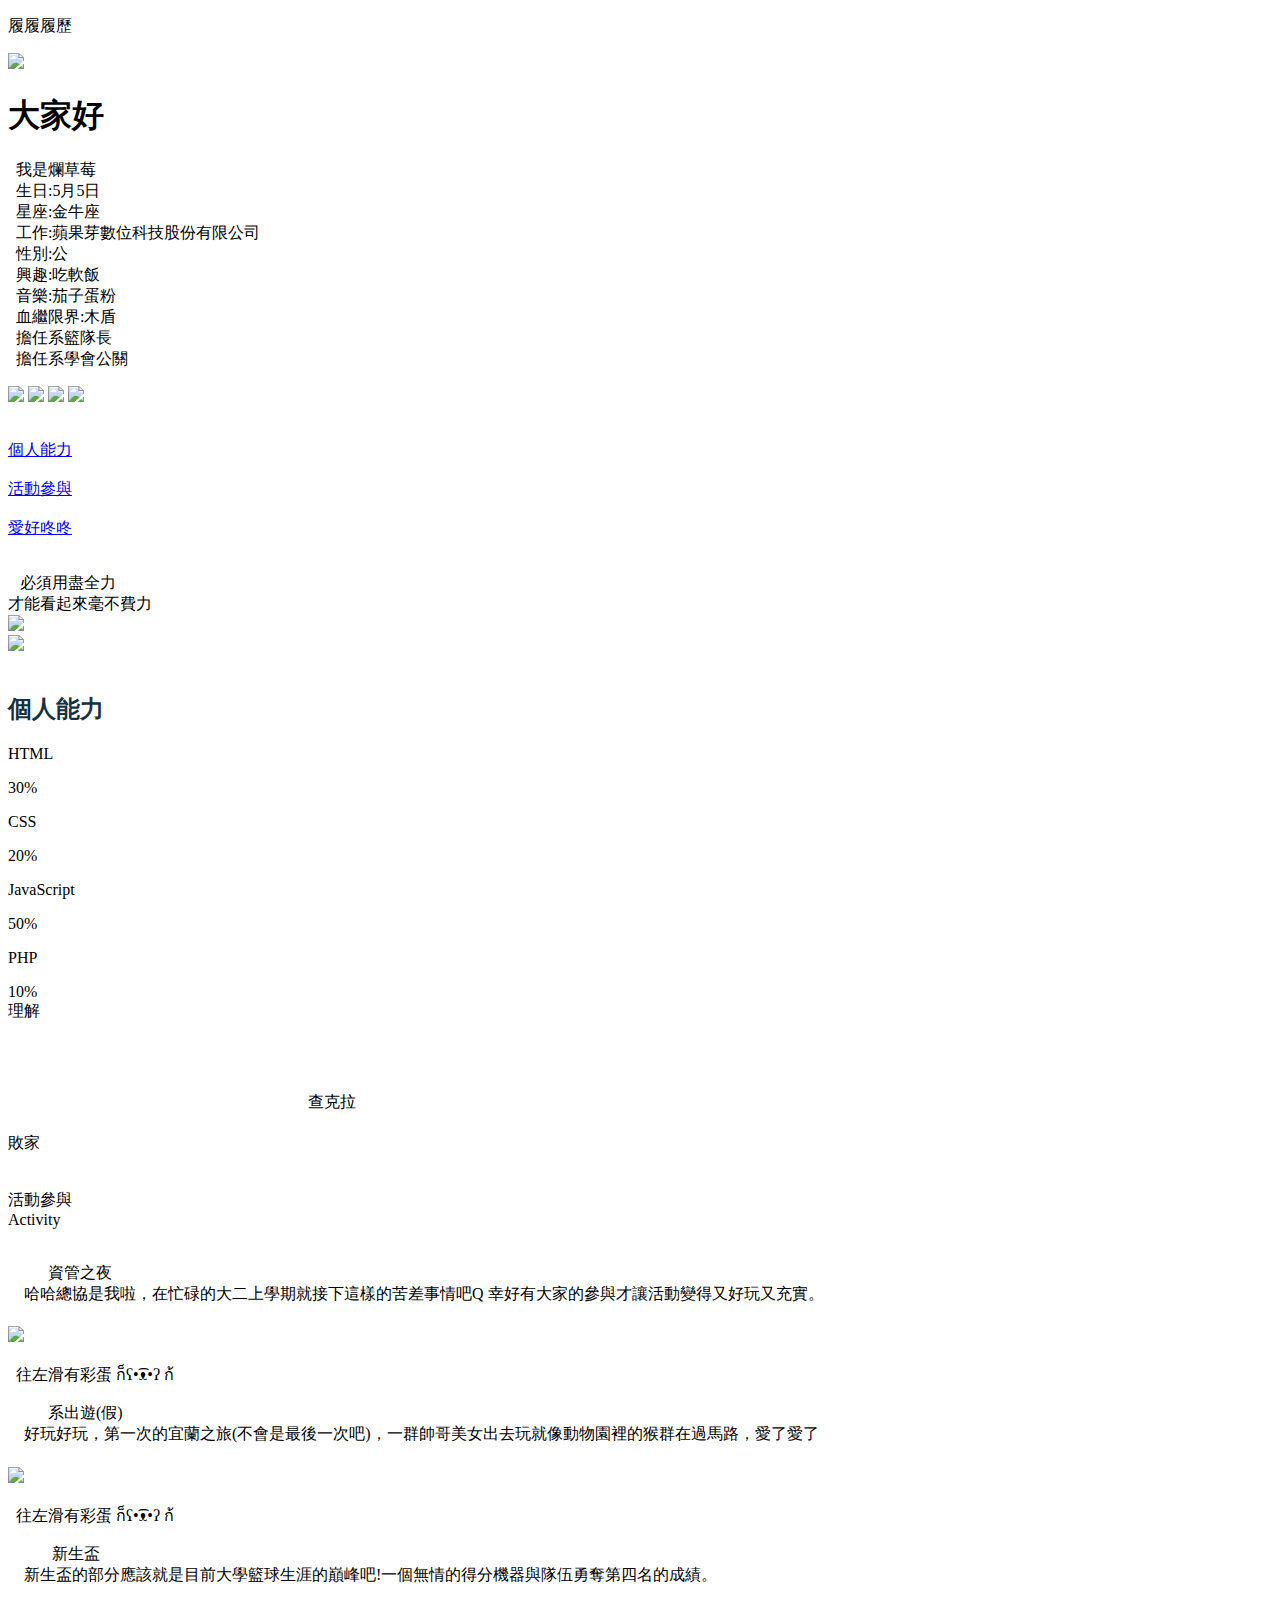
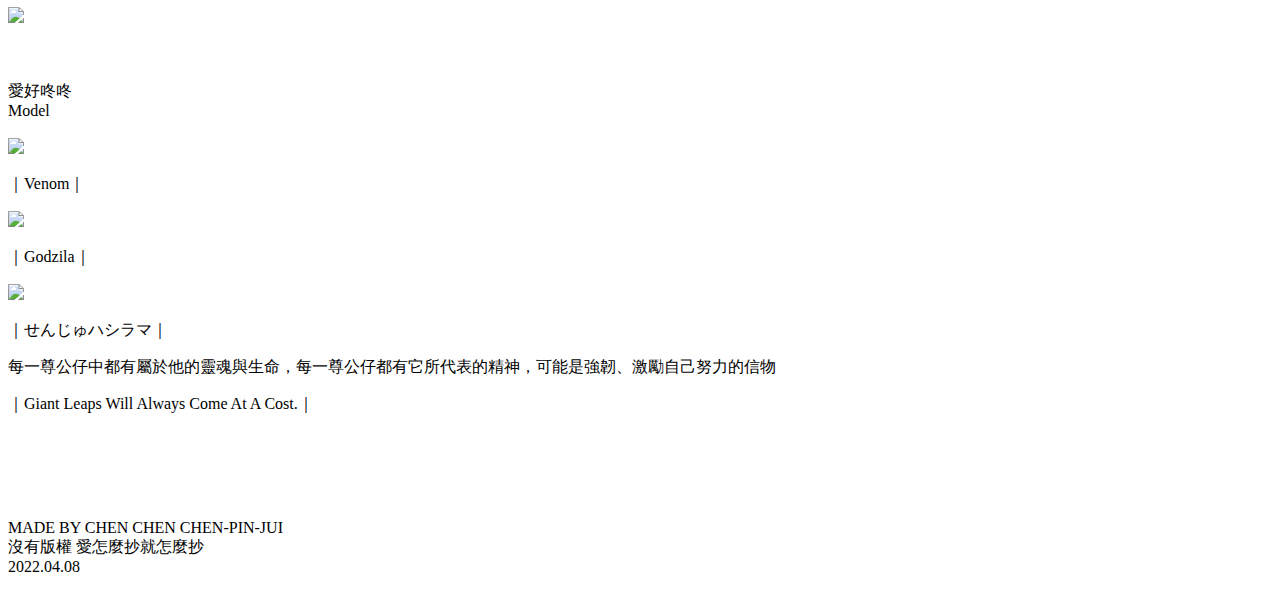
==== index.html @ 4e5ca6a3 "Add files via upload" ====
<!DOCTYPE html>
<html lang="en">
<head>
    <meta charset="UTF-8">
    <meta http-equiv="X-UA-Compatible" content="IE=edge">
    <meta name="viewport" content="width=device-width, initial-scale=1.0">
    <title>Document</title>
</head>
<style>
    @import "bk.css";

</style>
<body class="bg">
    <header>
        <div id="hd">
            <p class="pin">履履履歷</p>
        </div>
    </header>
    <div class="me">
        <div>
            <img class="mypic" src="image/1.JPEG">
        </div>
        <div class="mee"> 
            <h1>大家好</h1>
            <p>
                &nbsp;&nbsp;我是爛草莓<br>
                &nbsp;&nbsp;生日:5月5日<br>
                &nbsp;&nbsp;星座:金牛座<br>
                &nbsp;&nbsp;工作:蘋果芽數位科技股份有限公司<br>
                &nbsp;&nbsp;性別:公<br>
                &nbsp;&nbsp;興趣:吃軟飯<br>
                &nbsp;&nbsp;音樂:茄子蛋粉<br>
                &nbsp;&nbsp;血繼限界:木盾<br>
                &nbsp;&nbsp;擔任系籃隊長<br>
                &nbsp;&nbsp;擔任系學會公關<br>
            </p>
            <a href="https://www.facebook.com/profile.php?id=100002357633355" target="_blank"><img class="mypic3" src="image/fb.png"></a>
            <a href="https://www.instagram.com/r_a_y_5_5/"><img class="mypic3" src="image/ig.png"></a>
            <a href="https://line.me/ti/p/Ef-ahVLEIX"><img class="mypic4" src="image/line.png"></a> 
            <a href="mailto:pinray544513@gmail.com"><img class="mypic3" src="image/mail.png"></a>   
        </div>
    </div>
    <br>
    <div class="me2">
        <div class="mee2">
        <p>
            <div class="butt"><a href="#prab">個人能力</a></div><br>
            <div class="butt"><a href="#acti">活動參與</a></div><br>
            <div class="butt"><a href="#lov">愛好咚咚</a></div><br>
           
        </p>
        </div>
        <div class="motto">
            
            &nbsp;&nbsp;&nbsp;必須用盡全力<br>
            才能看起來毫不費力<br>
        </div>
        <img class="mott" src="image/motto.png">
        <div>
        
        <img class="mypic5" src="image/chart.png">
        <!-- <img class="mypic6" src="image/3.JPG"> -->
        </div>
        
        

    </div>
    <br>
    <div class="me3" ><a name="prab">
        
        <div class="mee2">
            <h2 style="color: #153243;">個人能力</h2>

            <p class="word">HTML</p>
            <div class="container">
                <div class="skills html">30%</div>
            </div> 

            
            <p class="word">CSS</p>
            <div class="container">
              <div class="skills css">20%</div>
            </div>
            
            <p class="word">JavaScript</p>
            <div class="container">
              <div class="skills js">50%</div>
            </div>
            
            <p class="word">PHP</p>
            <div class="container">
              <div class="skills php">10%</div>
            </div>
    
        </div>
        
        <div class="mee3">  
            <div class="prabb">
                <div class="circular">
                    <div class="inner"></div>
                    <div class="number">理解</div>
                    <div class="circle">
                      <div class="bar left">
                        <div class="progress"></div>
                      </div>
                      <div class="bar right">
                        <div class="progress"></div>
                      </div>
                    </div>
                </div>
                  <div style="margin-left: 300px; margin-top: 70px;">
                  <div class="circular2">
                    <div class="inner2"></div>
                    <div class="number2">查克拉</div>
                    <div class="circle2">
                      <div class="bar left">
                        <div class="progress"></div>
                      </div>
                      <div class="bar right">
                        <div class="progress"></div>
                      </div>
                    </div>
                  </div>
                  </div>
                  <div class="circular1" style="margin-top:20px;">
                    <div class="inner1"></div>
                    <div class="number1">敗家</div>
                    <div class="circle1">
                      <div class="bar left">
                        <div class="progress"></div>
                      </div>
                      <div class="bar right">
                        <div class="progress"></div>
                      </div>
                    </div>
                  </div>
            </div>                
        </div>     
        
    </a></div>
    <br>
    <div class="me4" ><a name="acti">
      <div class="mee4">
        <br>
        <div class="vertical-rotate-cell">
          <div class="vertical-rotate-container grid-central">
           <div class="vertical-rotate-front text-container grid-central">
             <span class="vertical-rotate-text">活動參與</span>
           </div>
           <div class="vertical-rotate-central">
           </div>
           <div class="vertical-rotate-behind text-container grid-central">
             <span class="vertical-rotate-text">Activity</span>
           </div>
          </div>
        </div><br>
        <div class="block">
          <p>
              <font class="im">&nbsp;&nbsp;&nbsp;&nbsp;&nbsp;&nbsp;&nbsp;&nbsp;&nbsp;&nbsp;資管之夜</font><br>
              &nbsp;&nbsp;&nbsp;&nbsp;哈哈總協是我啦，在忙碌的大二上學期就接下這樣的苦差事情吧Q 幸好有大家的參與才讓活動變得又好玩又充實。
          </p>
        </div>
      
        <div class="block2">
          <div class="card-container">
            <div class="card">
              <div class="front">
                <h1></h1>
              </div> 
              <div class="back">
                
                <img class="pic4" src="image/4.JPG">
              </div>              
            </div>
              
          </div>
        </div>
        <div class="block4">

          <p>&nbsp;&nbsp;往左滑有彩蛋&nbsp;ก็ʕ•͡ᴥ•ʔ ก้</p>
        </div>
 
        <div class="block">
          <p>
              <font class="im">&nbsp;&nbsp;&nbsp;&nbsp;&nbsp;&nbsp;&nbsp;&nbsp;&nbsp;&nbsp;系出遊(假)</font><br>
              &nbsp;&nbsp;&nbsp;&nbsp;好玩好玩，第一次的宜蘭之旅(不會是最後一次吧)，一群帥哥美女出去玩就像動物園裡的猴群在過馬路，愛了愛了
          </p>
        </div>
        
        <div class="block3">
          <div class="card-container">
            <div class="card">
              <div class="front">
                <h1></h1>
              </div> 
              <div class="back">
                
                <img class="pic4" src="image/5.JPG">
              </div>
            </div>  
          </div>
         
        </div>
        <div class="block4">

          <p>&nbsp;&nbsp;往左滑有彩蛋&nbsp;ก็ʕ•͡ᴥ•ʔ ก้</p>
        </div>
        <div class="block">
          <p>
              <font class="im">&nbsp;&nbsp;&nbsp;&nbsp;&nbsp;&nbsp;&nbsp;&nbsp;&nbsp;&nbsp;&nbsp;新生盃</font><br>
              &nbsp;&nbsp;&nbsp;&nbsp;新生盃的部分應該就是目前大學籃球生涯的巔峰吧!一個無情的得分機器與隊伍勇奪第四名的成績。
          </p>
        </div>
        
        <div class="block3">
          <div class="card-container">
            <div class="card">
              <div class="front">
                <h1></h1>
              </div> 
              <div class="back">
                
                <img class="pic4" src="image/9.JPG">
              </div>
            </div>  
          </div>
         
        </div>
      </div>


    </a></div>
    <br>
    <div class="me3" ><a name="lov">
      <br>
      <div class="mee5">
        <br>
        <div class="vertical-rotate-cell">
          <div class="vertical-rotate-container grid-central">
           <div class="vertical-rotate-front text-container grid-central">
             <span class="vertical-rotate-text">愛好咚咚</span>
           </div>
           <div class="vertical-rotate-central2">
           </div>
           <div class="vertical-rotate-behind text-container grid-central">
             <span class="vertical-rotate-text">Model</span>
           </div>
          </div>
        </div>
      </div>
      <br>
      <div class="mod1">
        <div class="introduce_content">
          <div class="introduce_text">

              <div class="introduce_font">
                <img class="pic10" src="image/10.JPEG">
              </div>
  
              <!--滑入文字-->
              <div class="textBox">
  
                  <p class="textBox_content">
                      ｜Venom｜
                  </p>

              </div>

          </div>

      </div>
      </div>
      <div class="mod2">
        <div class="introduce_content">
          <div class="introduce_text">

              <div class="introduce_font">
                <img class="pic10" src="image/11.jpg">
              </div>
  
              <!--滑入文字-->
              <div class="textBox">
  
                  <p class="textBox_content">
                      ｜Godzila｜
                  </p>

              </div>

          </div>

      </div>
      </div>
      <div class="mod2">
        <div class="introduce_content">
          <div class="introduce_text">

              <div class="introduce_font">
                <img class="pic10" src="image/12.jpg">
              </div>
  
              <!--滑入文字-->
              <div class="textBox">
  
                  <p class="textBox_content">
                      ｜せんじゅハシラマ｜
                  </p>

              </div>

          </div>

        </div>
      </div>
      <div class="lov1">
        <div class="introduce_content1">
          <div class="introduce_text1">

              <div class="introduce_font1">
                <p>每一尊公仔中都有屬於他的靈魂與生命，每一尊公仔都有它所代表的精神，可能是強韌、激勵自己努力的信物</p>
              </div>
  
              <!--滑入文字-->
              <div class="textBox1">
  
                  <p class="textBox_content1">
                      ｜Giant Leaps Will Always Come At A Cost.｜
                  </p>

              </div>

          </div>

        </div>
        
      </div>
    </a></div>
    <br><br><br><br>
    <footer>
      <div class="foot">
        <p>MADE BY CHEN CHEN CHEN-PIN-JUI <br>
          沒有版權 愛怎麼抄就怎麼抄<br>
          2022.04.08<br>
        </p>
        
      </div>

    </footer>



</body>
</html>
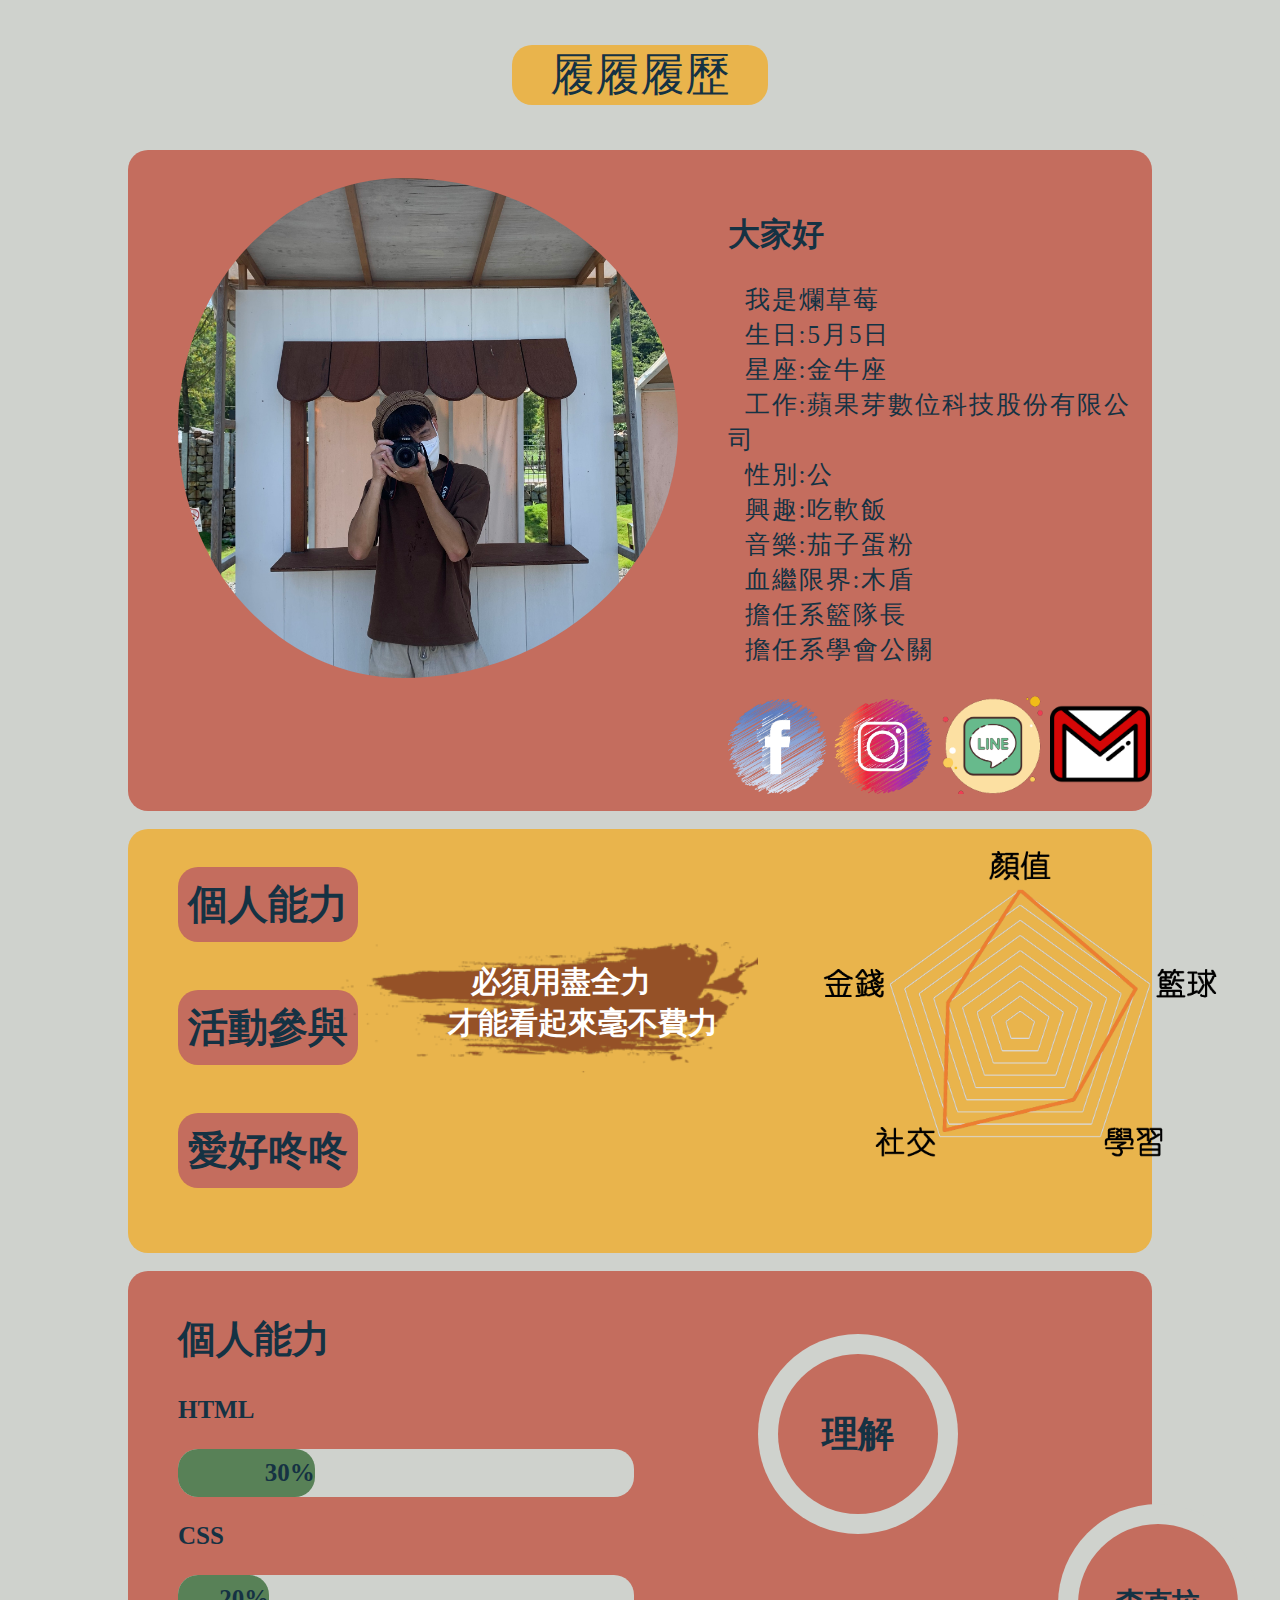
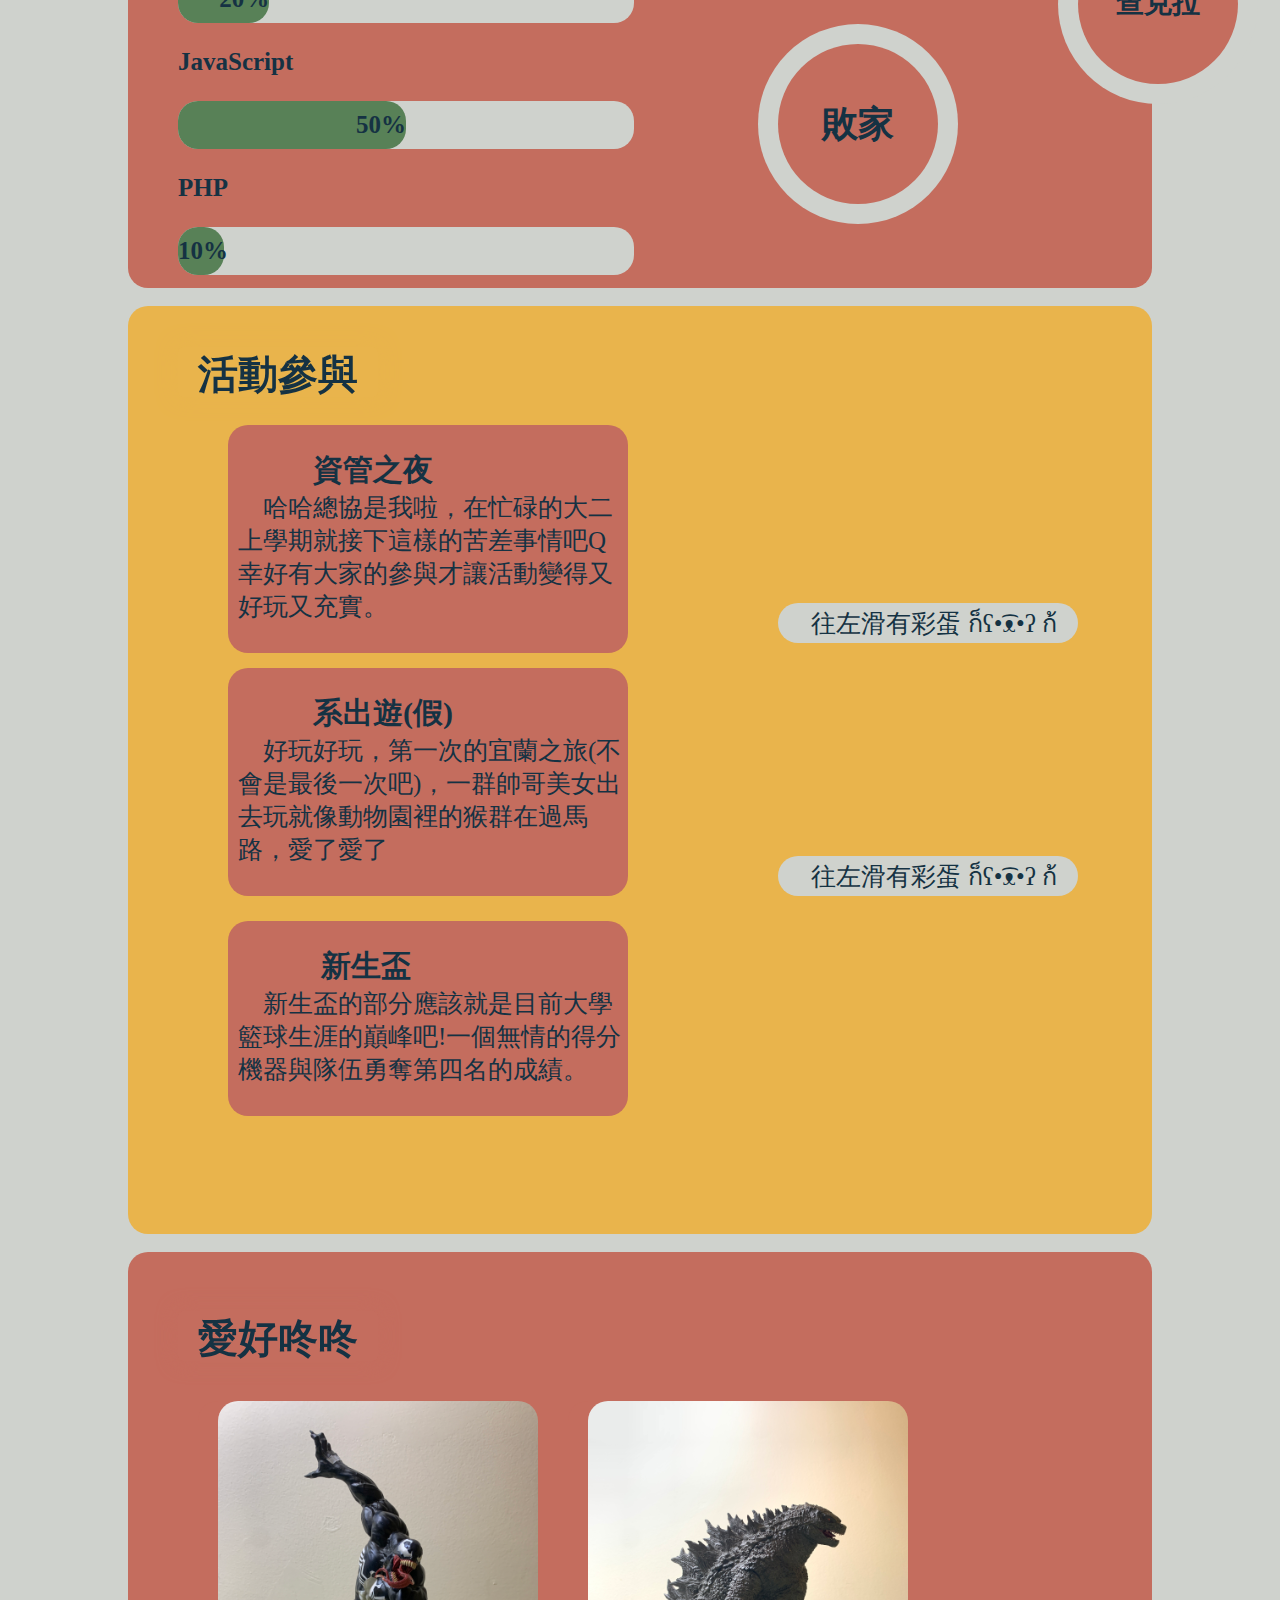
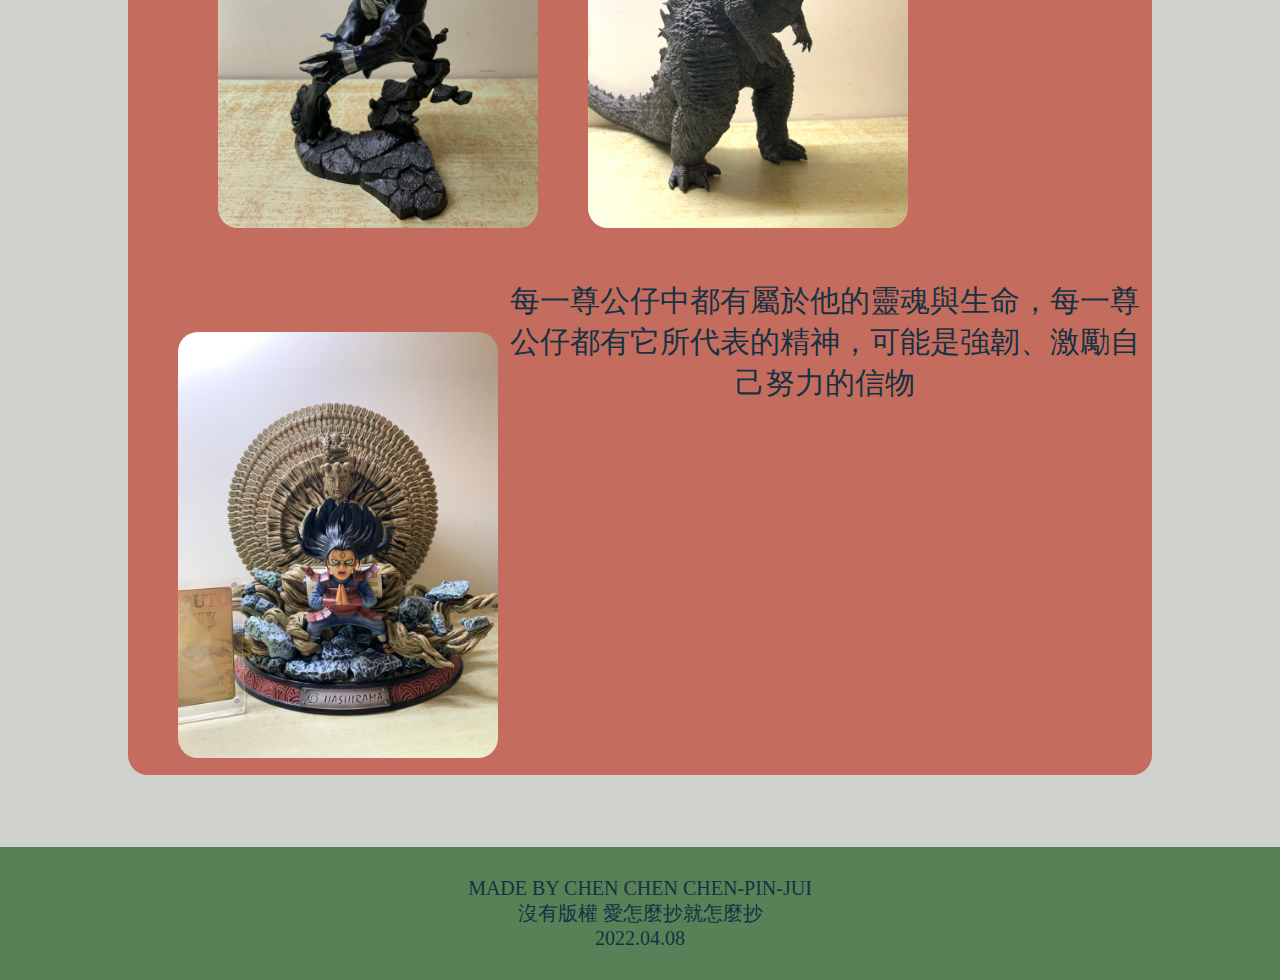
==== commit bec52c7d: "Update index.html" ====
--- a/index.html
+++ b/index.html
@@ -254,7 +254,7 @@
           <div class="introduce_text">
 
               <div class="introduce_font">
-                <img class="pic10" src="image/10.JPEG">
+                <img class="pic10" src="image/10.jpeg">
               </div>
   
               <!--滑入文字-->
@@ -350,4 +350,4 @@
 
 
 </body>
-</html>+</html>
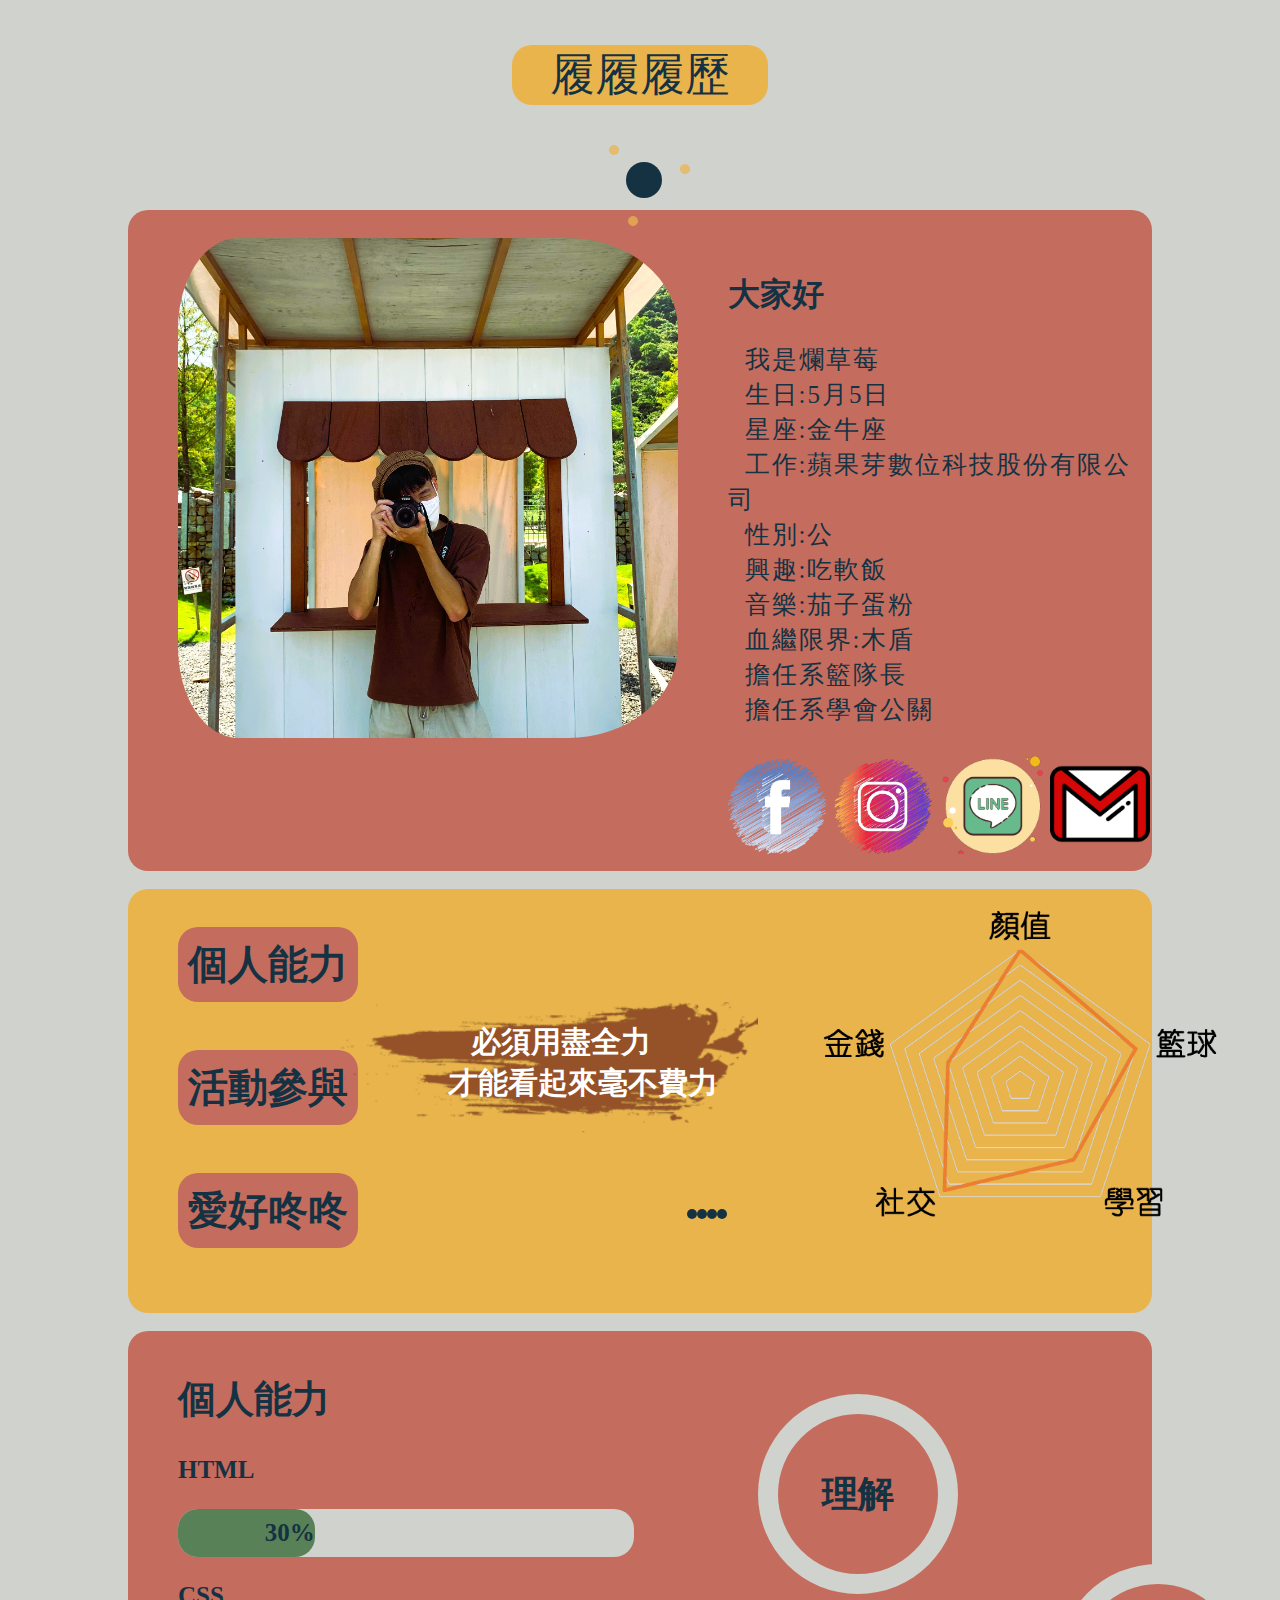
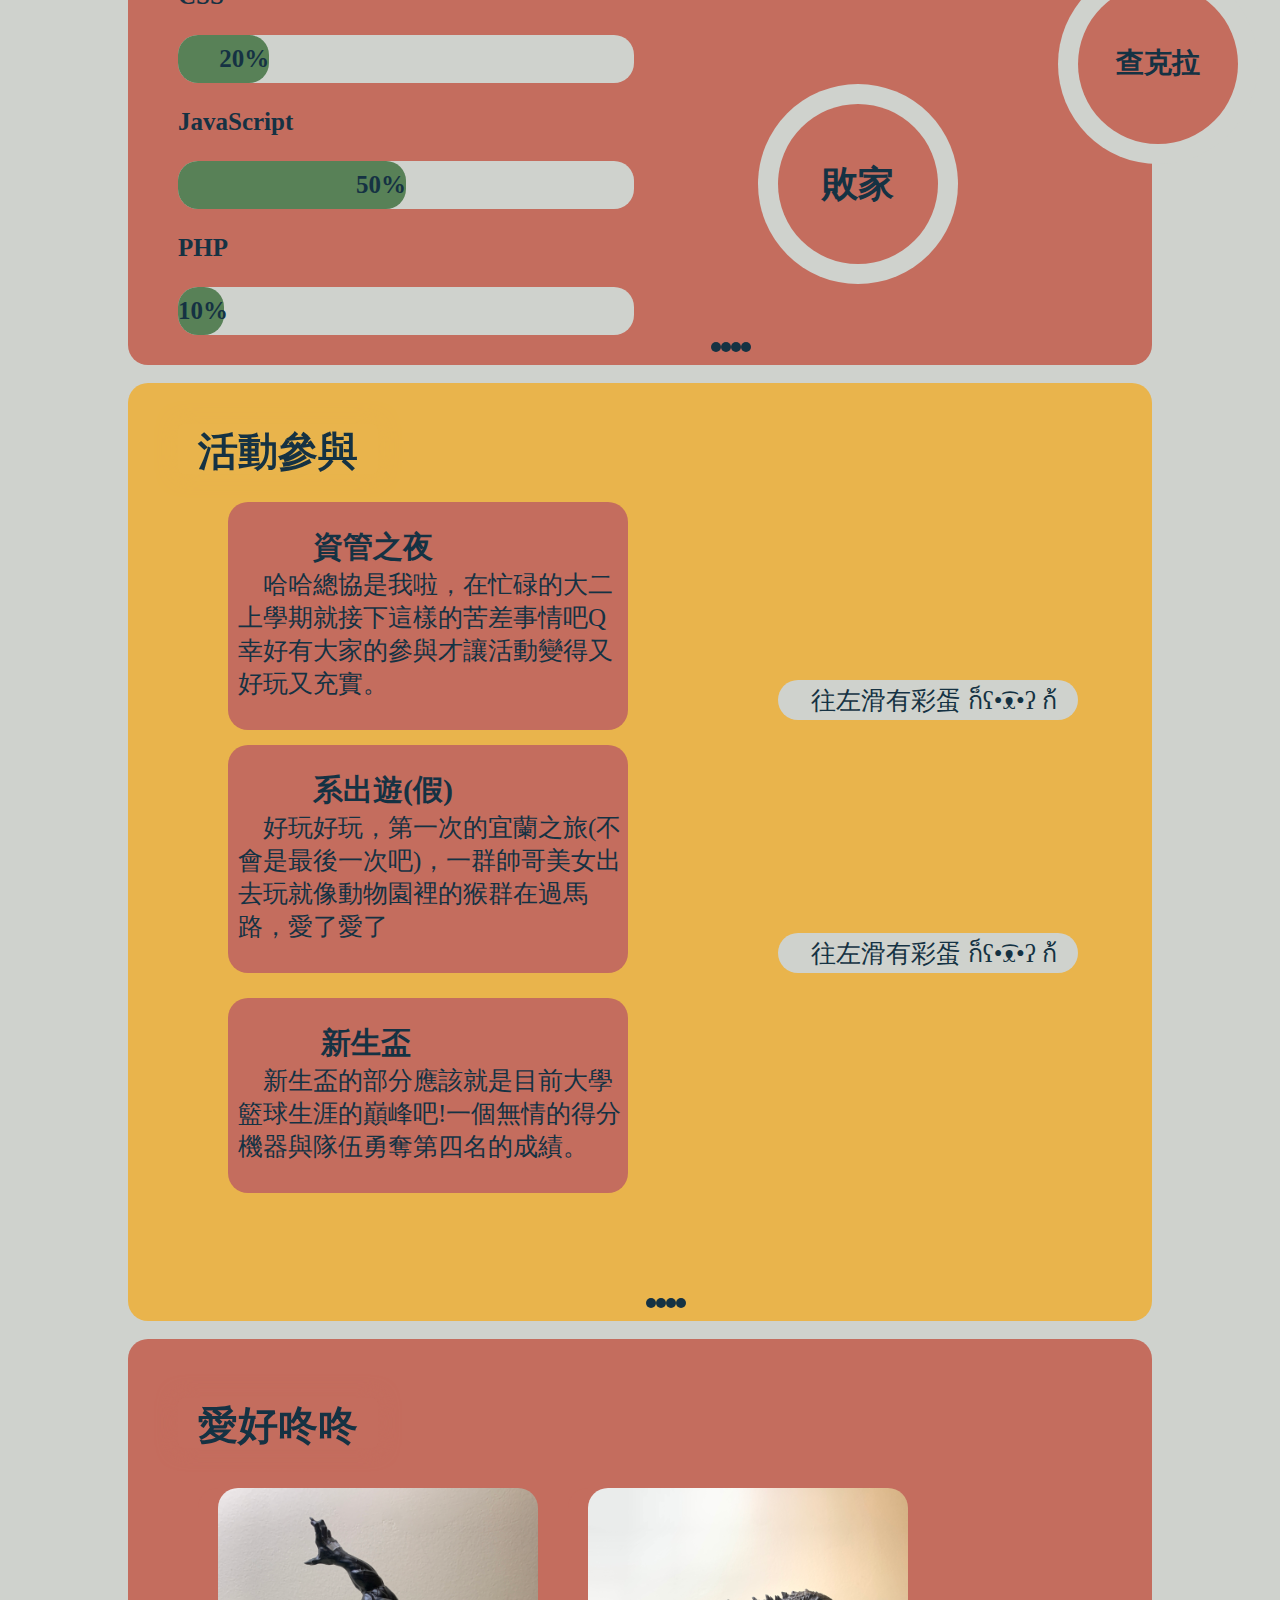
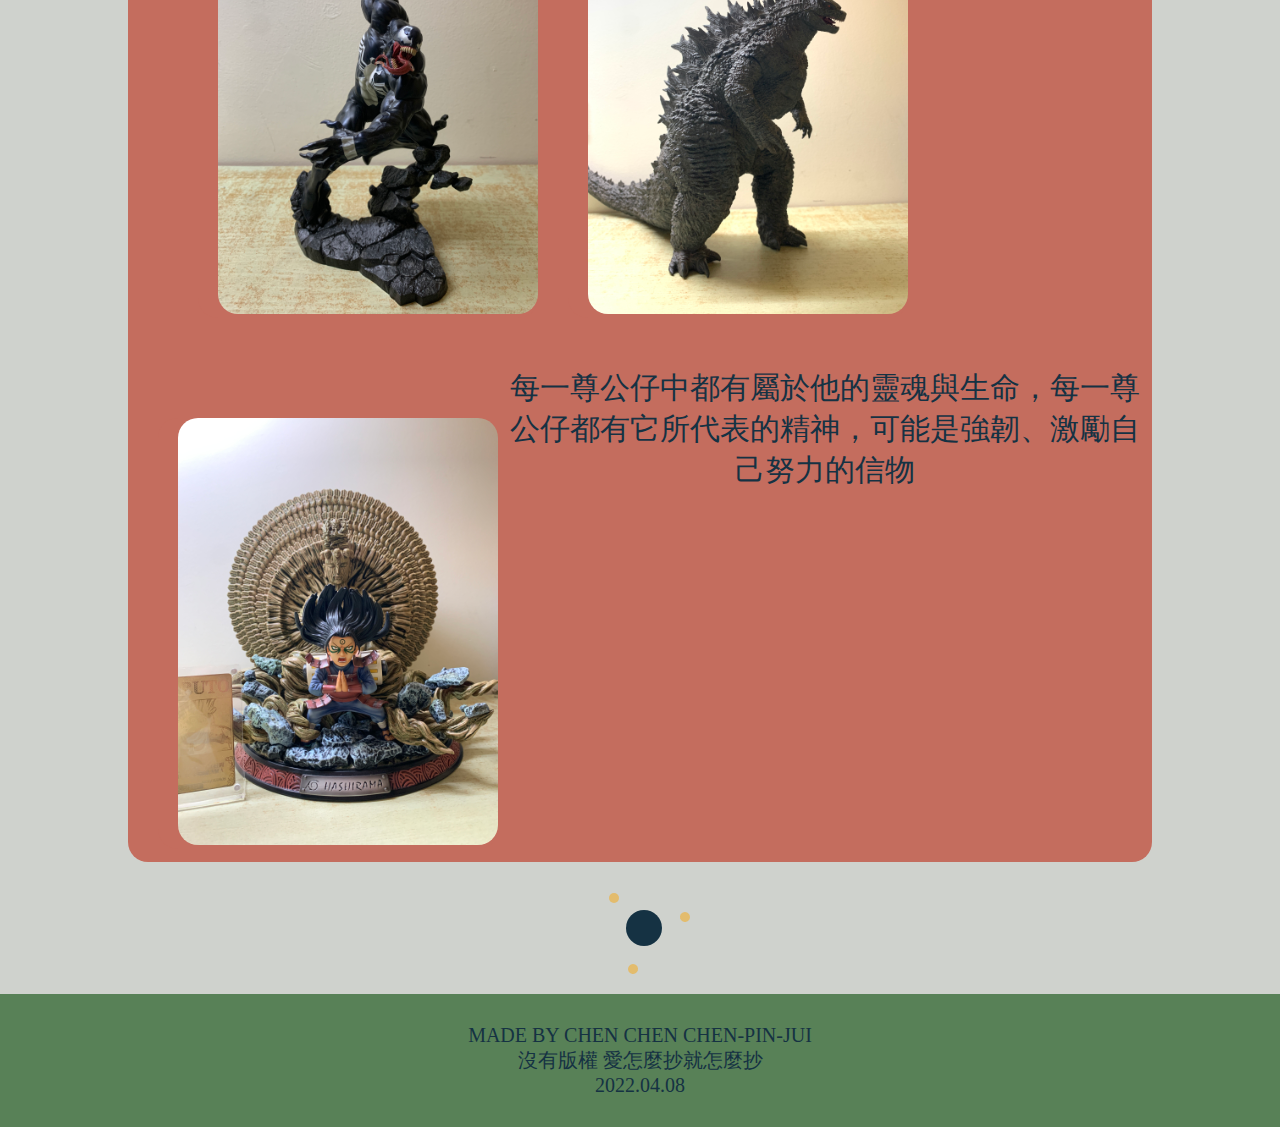
==== commit 6f2b6e1a: "Add files via upload" ====
--- a/index.html
+++ b/index.html
@@ -4,7 +4,7 @@
     <meta charset="UTF-8">
     <meta http-equiv="X-UA-Compatible" content="IE=edge">
     <meta name="viewport" content="width=device-width, initial-scale=1.0">
-    <title>Document</title>
+    <title>Resume</title>
 </head>
 <style>
     @import "bk.css";
@@ -15,6 +15,15 @@
         <div id="hd">
             <p class="pin">履履履歷</p>
         </div>
+        <div class="ball">
+          <div class="la-ball-atom">
+            <div></div>
+            <div></div>
+            <div></div>
+            <div></div>
+          </div>
+          </div>
+        
     </header>
     <div class="me">
         <div>
@@ -61,7 +70,13 @@
         <img class="mypic5" src="image/chart.png">
         <!-- <img class="mypic6" src="image/3.JPG"> -->
         </div>
-        
+        <div class="mball3">
+          <div class="la-ball-newton-cradle">
+            <div></div>
+            <div></div>
+            <div></div>
+            <div></div>
+          </div></div>
         
 
     </div>
@@ -93,6 +108,7 @@
             </div>
     
         </div>
+
         
         <div class="mee3">  
             <div class="prabb">
@@ -134,9 +150,17 @@
                       </div>
                     </div>
                   </div>
-            </div>                
-        </div>     
-        
+            </div>  
+                          
+        </div>
+
+        <div class="mball2">
+          <div class="la-ball-newton-cradle">
+            <div></div>
+            <div></div>
+            <div></div>
+            <div></div>
+          </div></div>
     </a></div>
     <br>
     <div class="me4" ><a name="acti">
@@ -226,6 +250,13 @@
           </div>
          
         </div>
+        <div class="mball">
+        <div class="la-ball-newton-cradle">
+          <div></div>
+          <div></div>
+          <div></div>
+          <div></div>
+        </div></div>
       </div>
 
 
@@ -335,7 +366,15 @@
         
       </div>
     </a></div>
-    <br><br><br><br>
+    <br><br>
+    <div class="ball">
+      <div class="la-ball-atom">
+        <div></div>
+        <div></div>
+        <div></div>
+        <div></div>
+      </div>
+      </div><br><br>
     <footer>
       <div class="foot">
         <p>MADE BY CHEN CHEN CHEN-PIN-JUI <br>
@@ -350,4 +389,4 @@
 
 
 </body>
-</html>
+</html>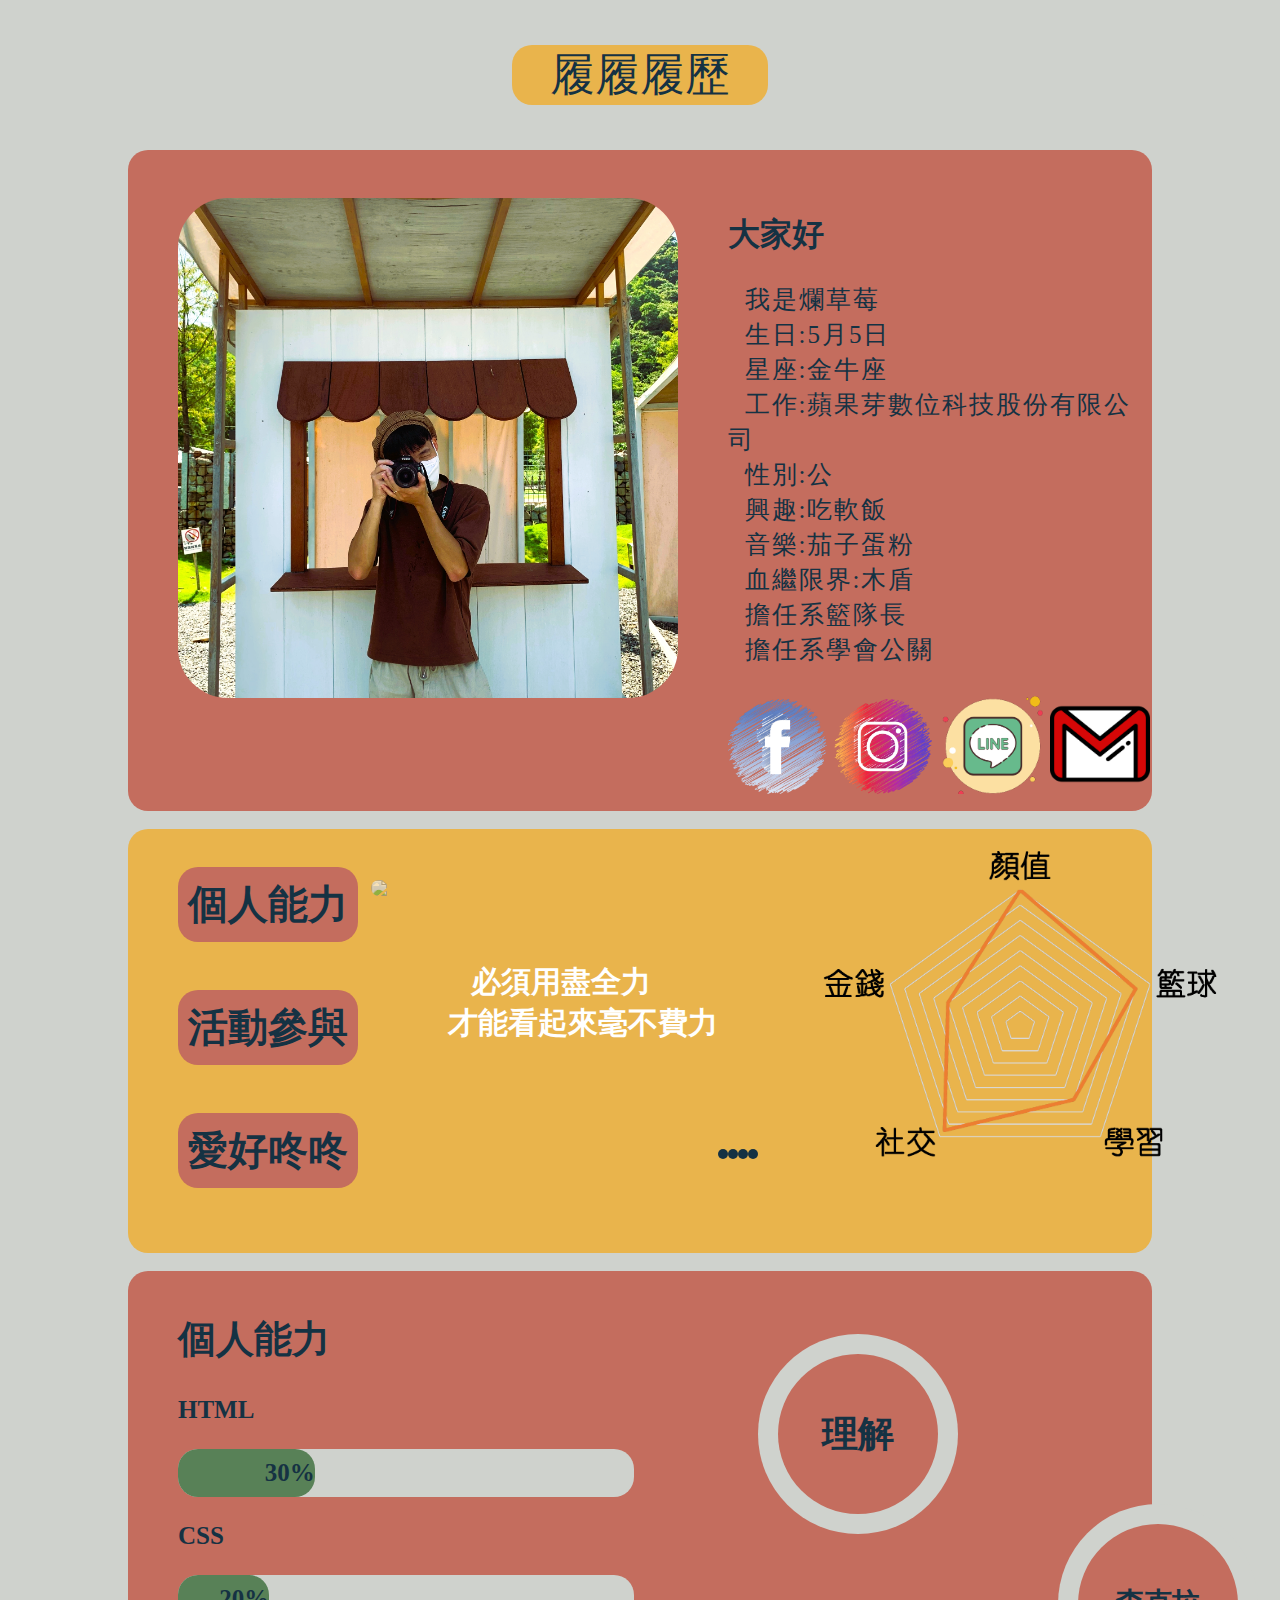
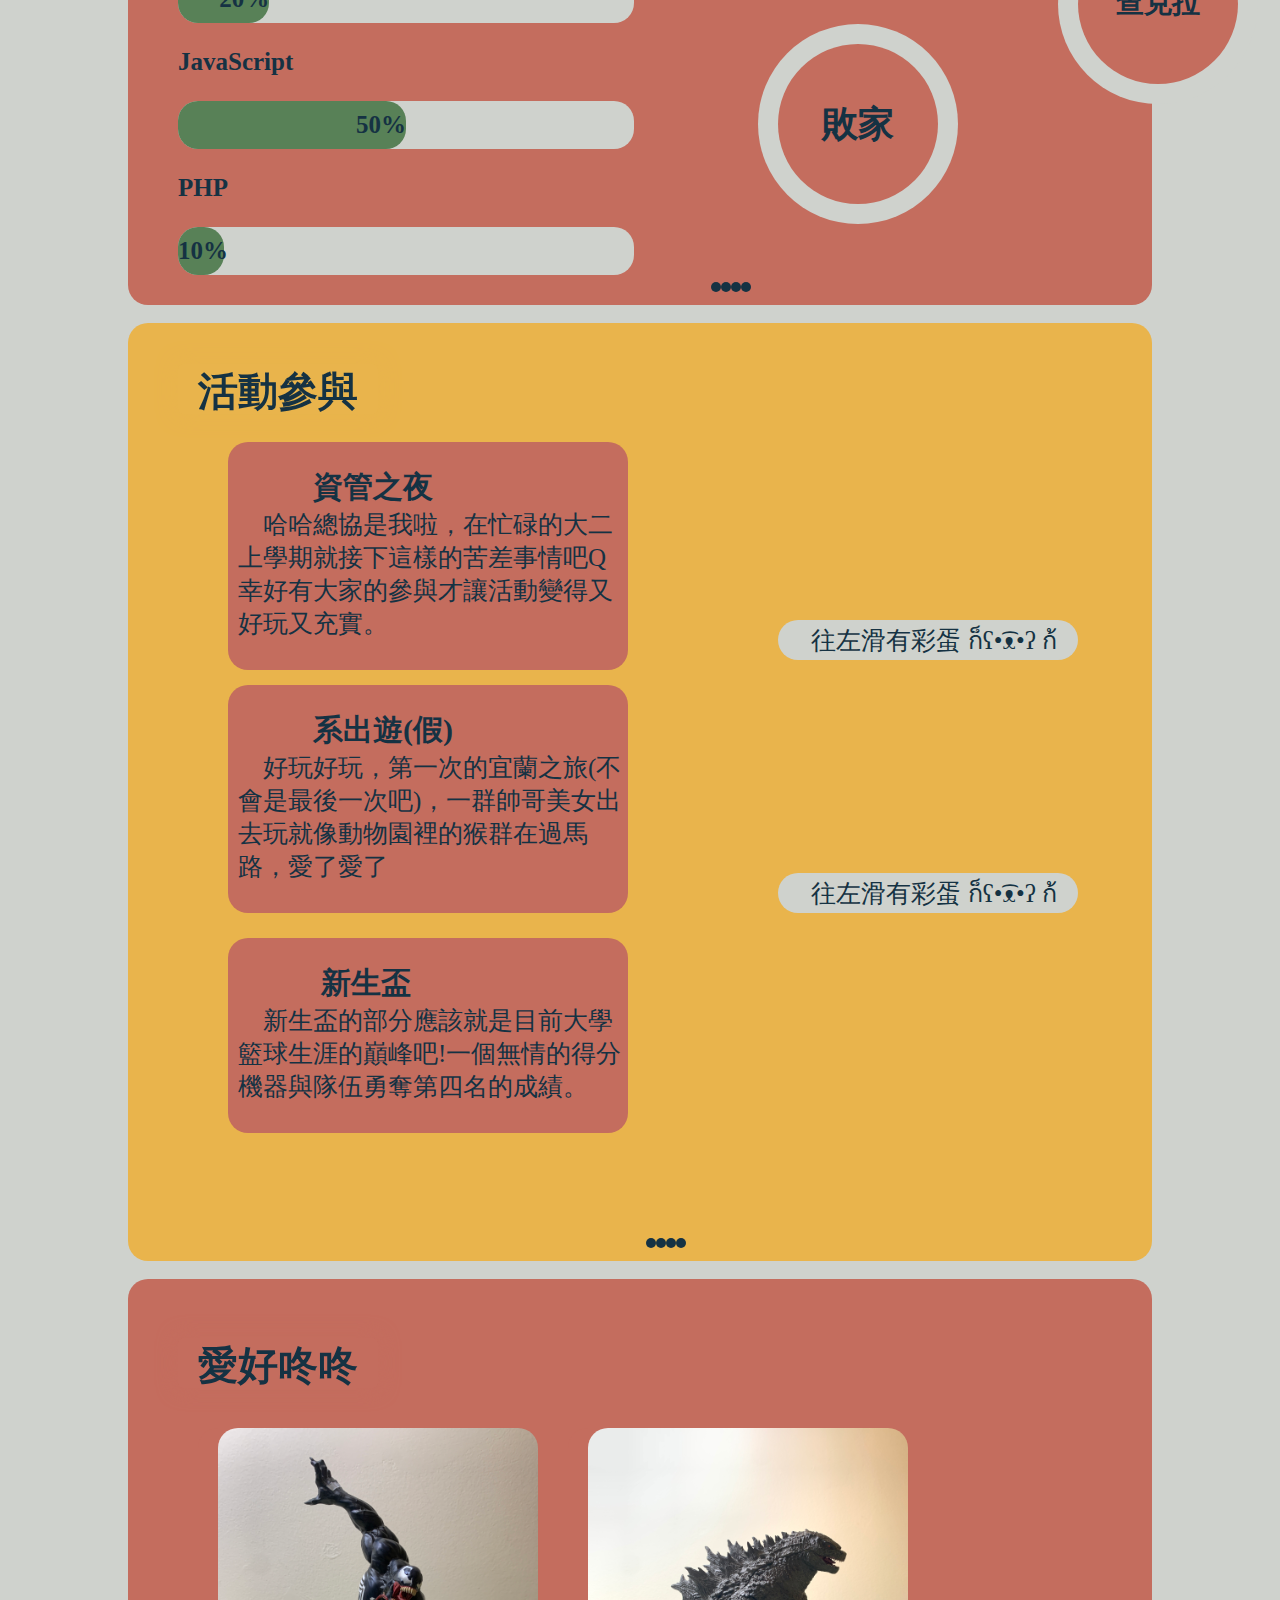
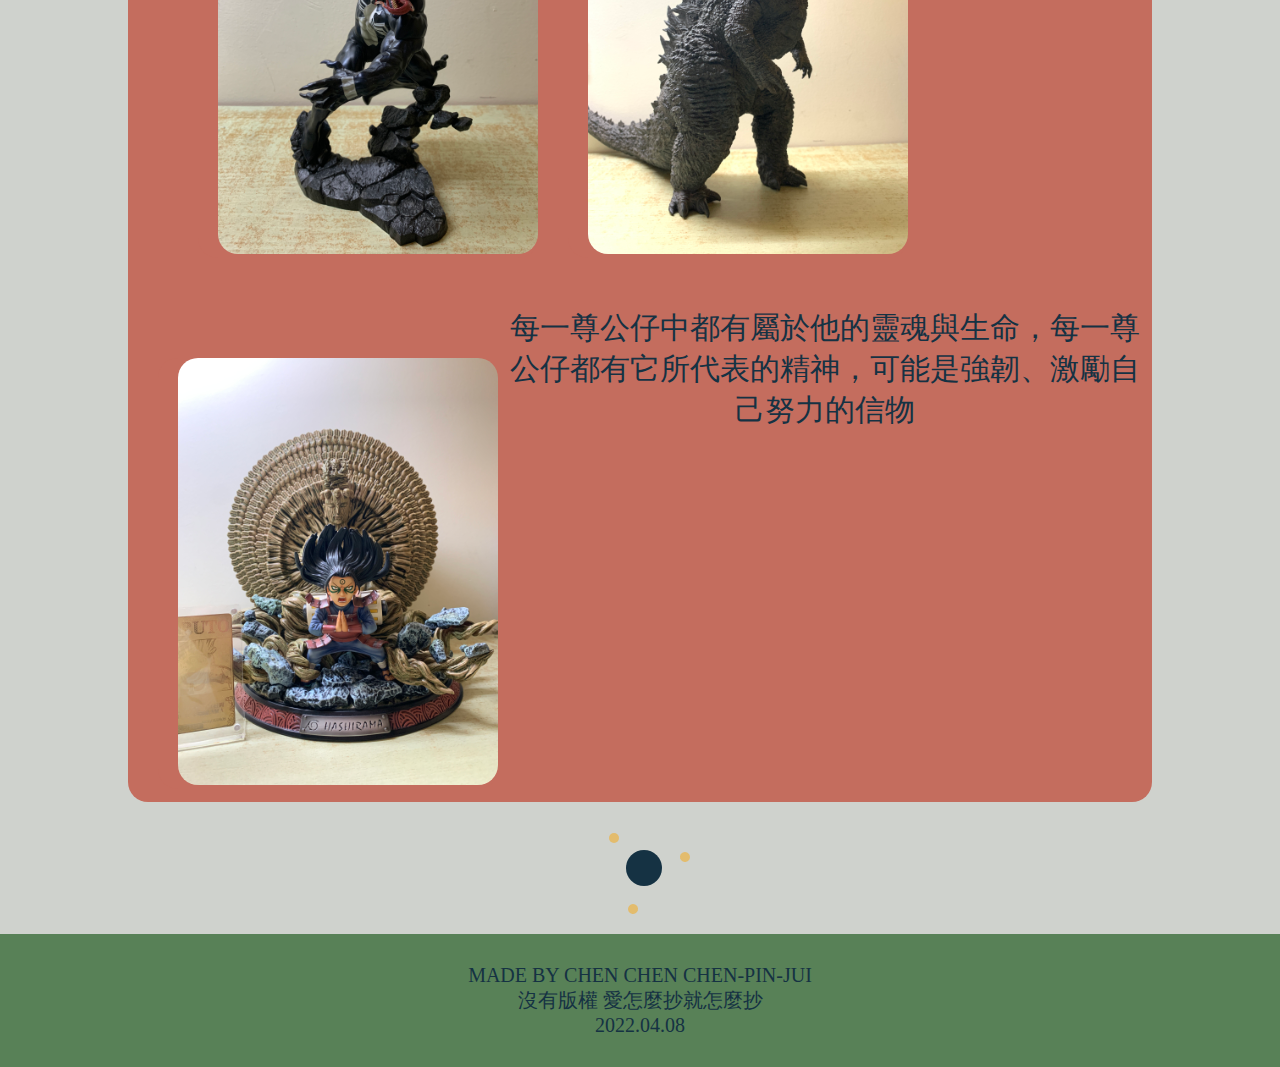
==== commit 39dfeb01: "Add files via upload" ====
--- a/index.html
+++ b/index.html
@@ -15,18 +15,11 @@
         <div id="hd">
             <p class="pin">履履履歷</p>
         </div>
-        <div class="ball">
-          <div class="la-ball-atom">
-            <div></div>
-            <div></div>
-            <div></div>
-            <div></div>
-          </div>
-          </div>
+
         
     </header>
     <div class="me">
-        <div>
+        <div class="AD">
             <img class="mypic" src="image/1.JPEG">
         </div>
         <div class="mee"> 
@@ -64,7 +57,7 @@
             &nbsp;&nbsp;&nbsp;必須用盡全力<br>
             才能看起來毫不費力<br>
         </div>
-        <img class="mott" src="image/motto.png">
+        <img class="mott" src="image/2.jpg">
         <div>
         
         <img class="mypic5" src="image/chart.png">
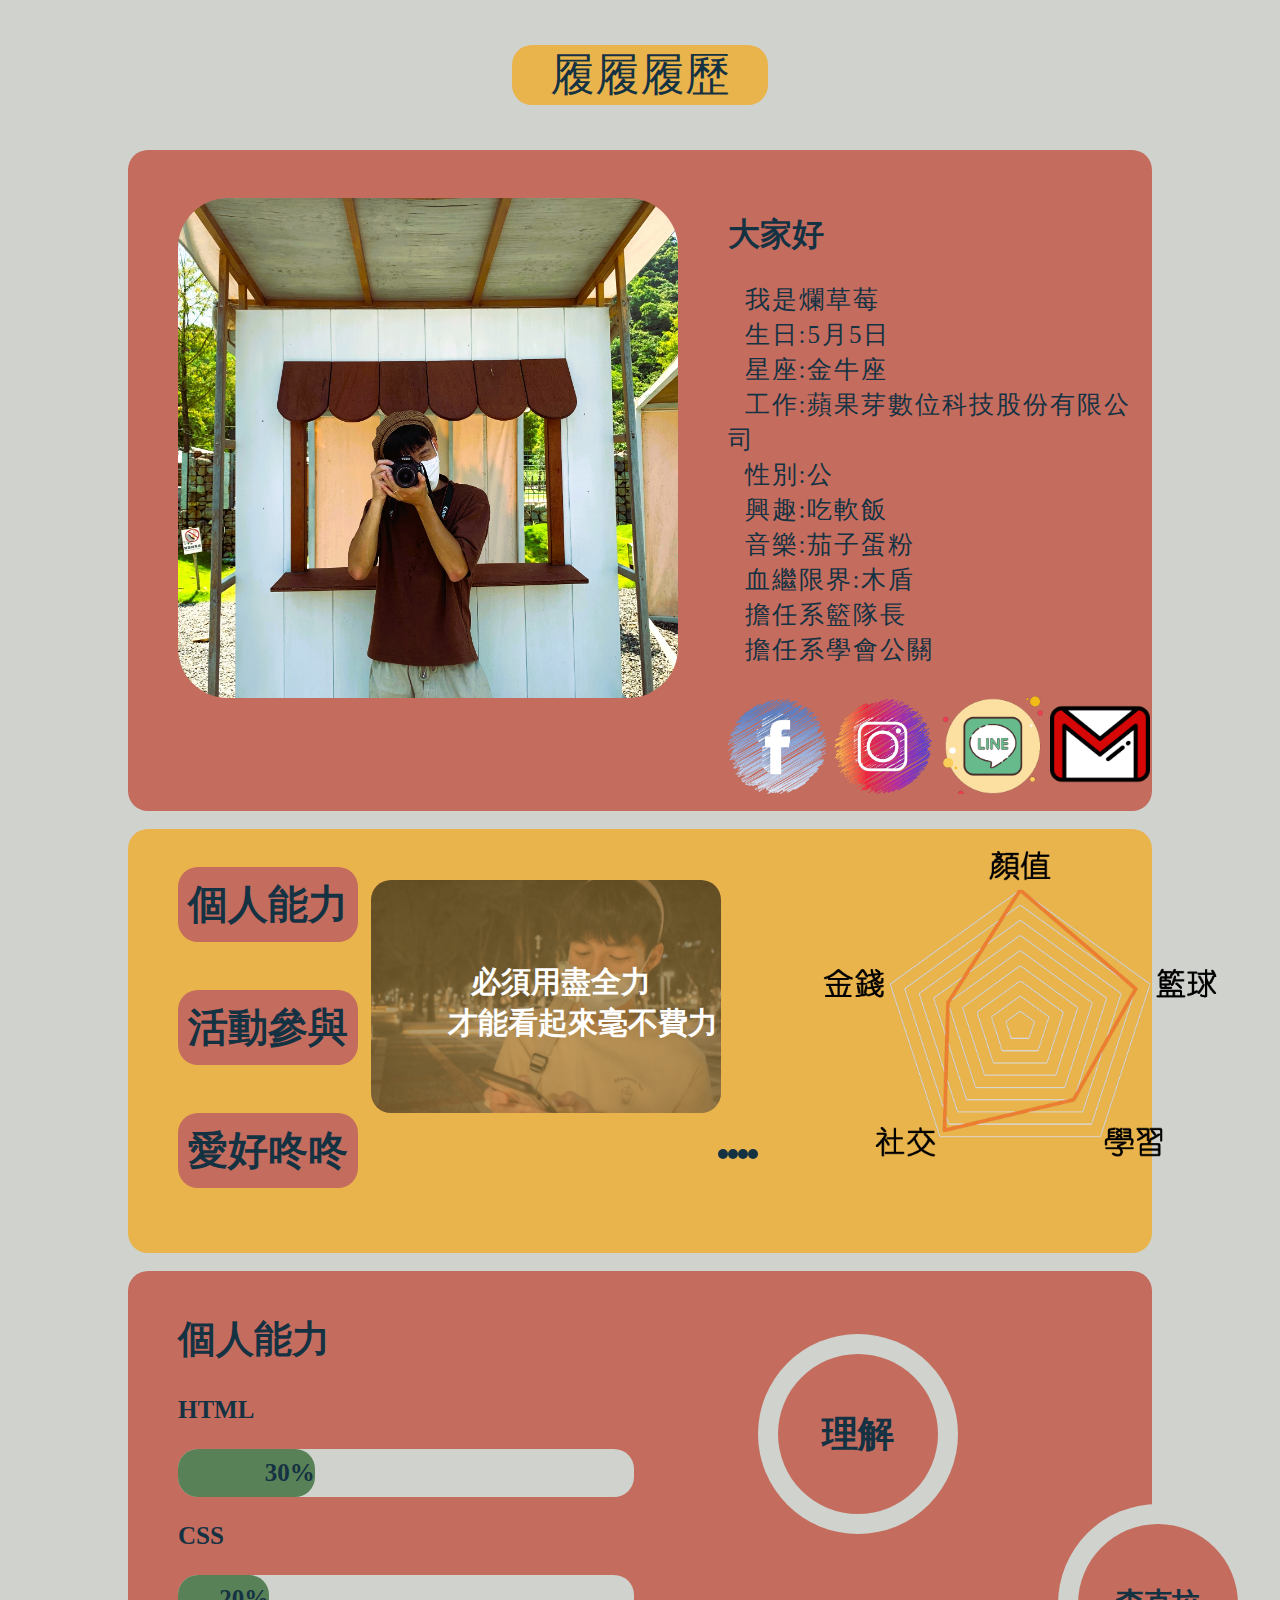
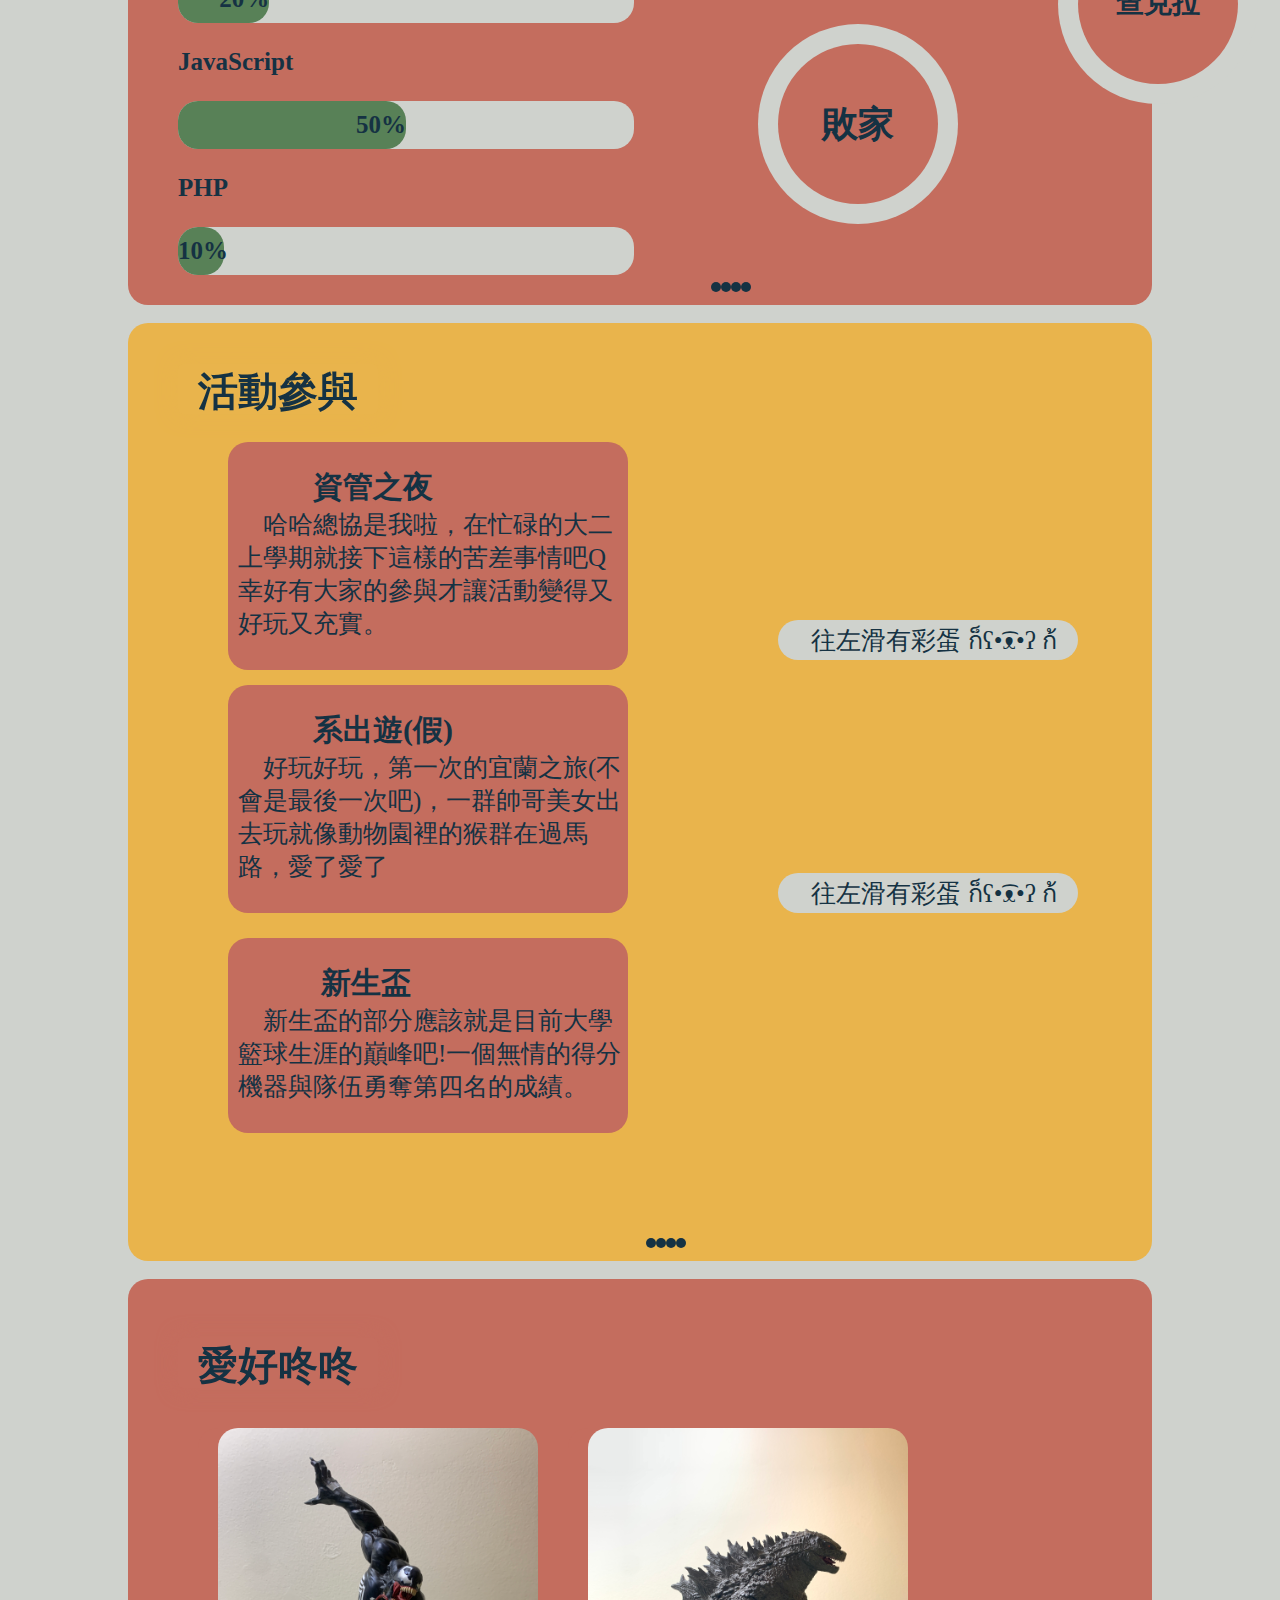
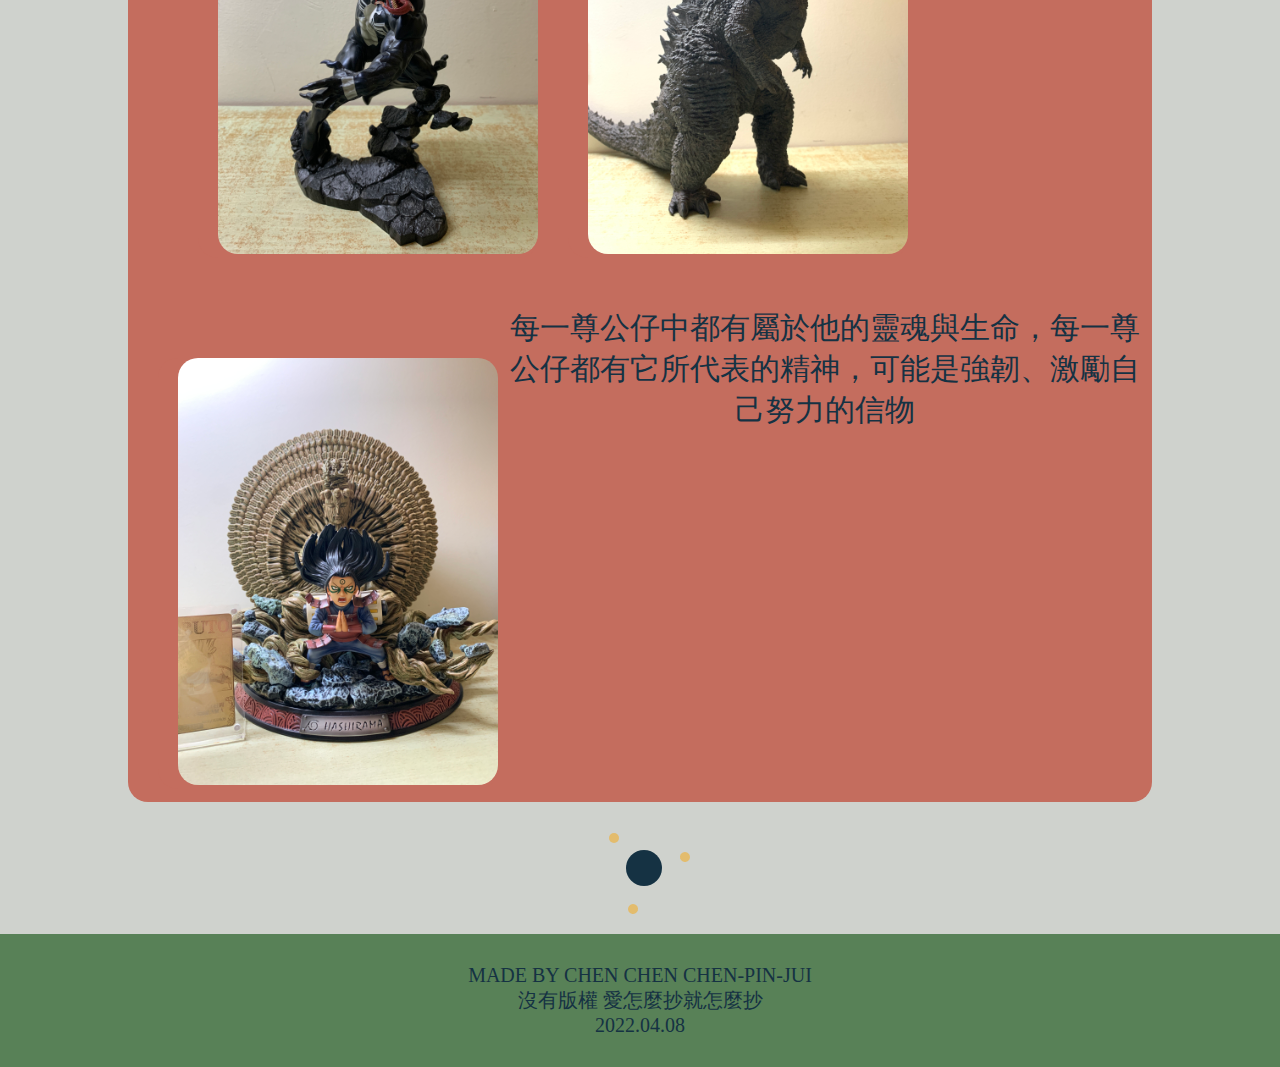
==== commit 470fe181: "Update index.html" ====
--- a/index.html
+++ b/index.html
@@ -57,7 +57,7 @@
             &nbsp;&nbsp;&nbsp;必須用盡全力<br>
             才能看起來毫不費力<br>
         </div>
-        <img class="mott" src="image/2.jpg">
+        <img class="mott" src="image/2.JPG">
         <div>
         
         <img class="mypic5" src="image/chart.png">
@@ -382,4 +382,4 @@
 
 
 </body>
-</html>+</html>
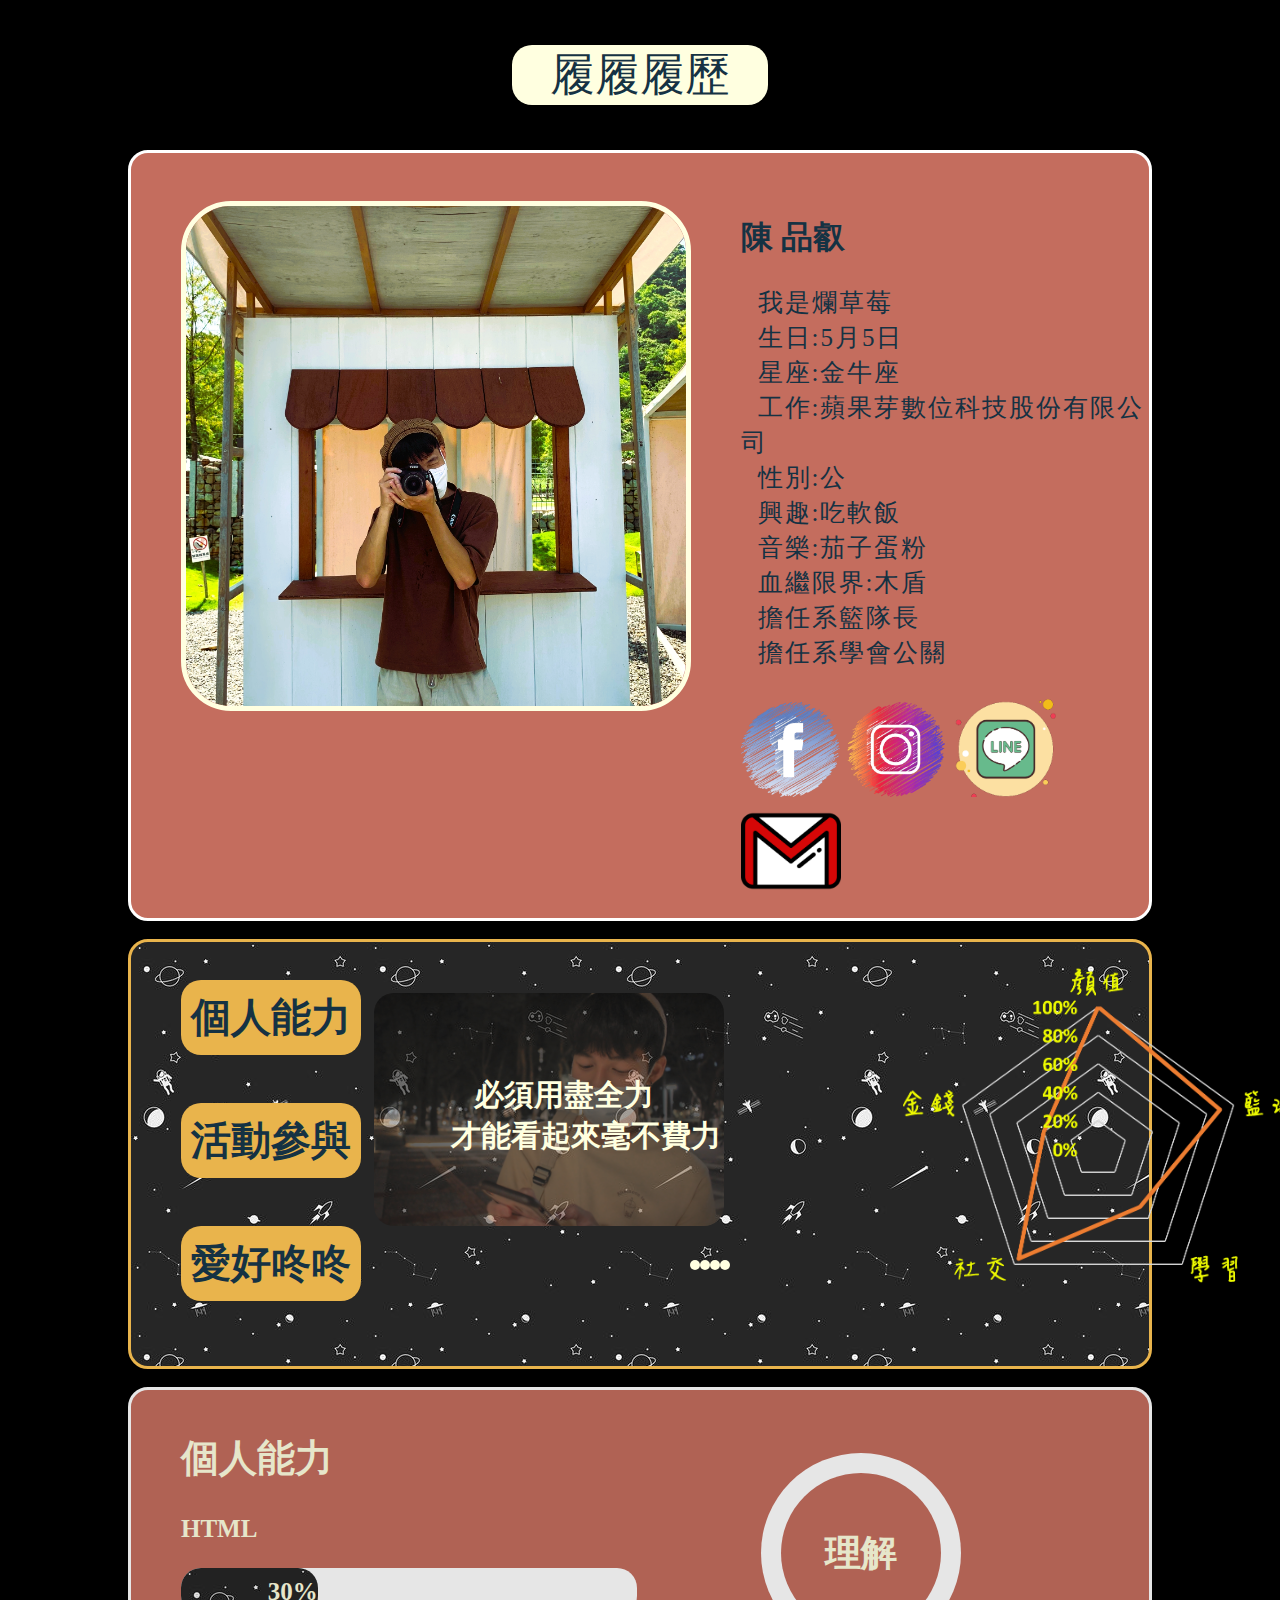
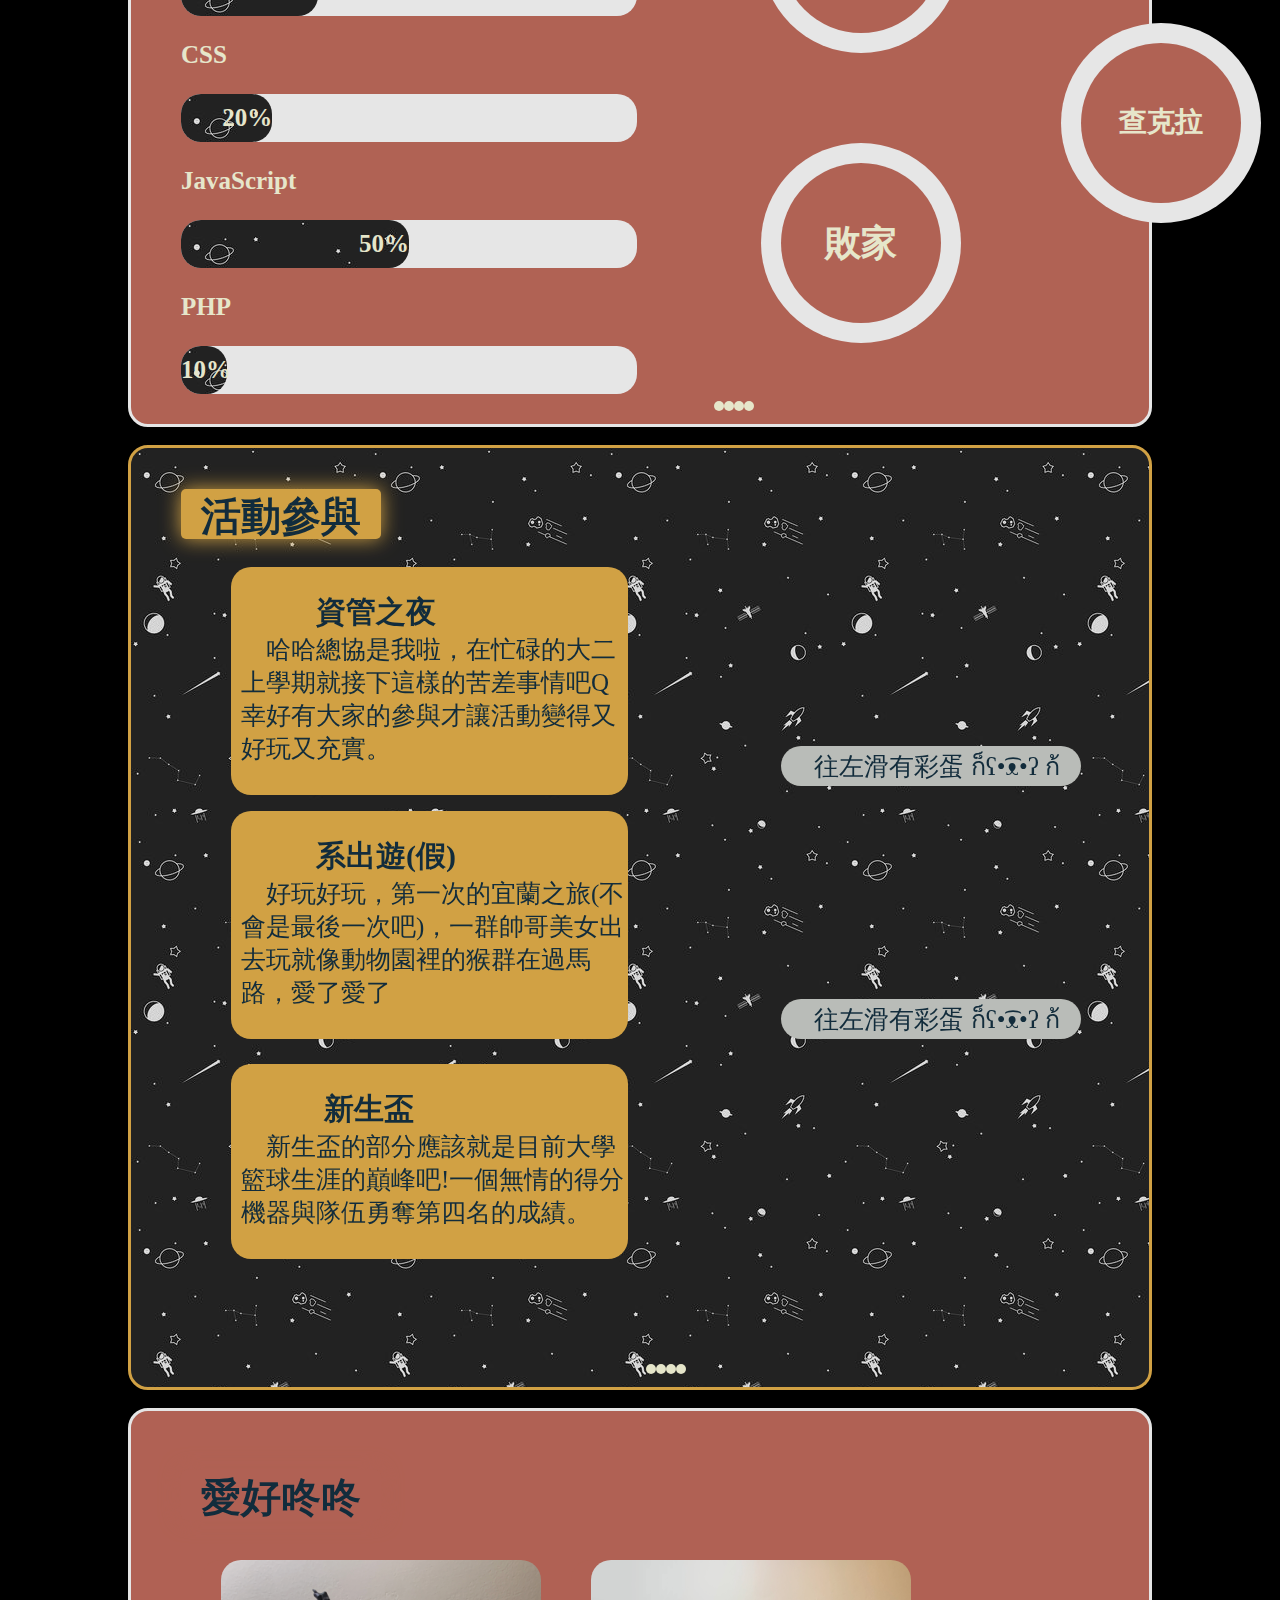
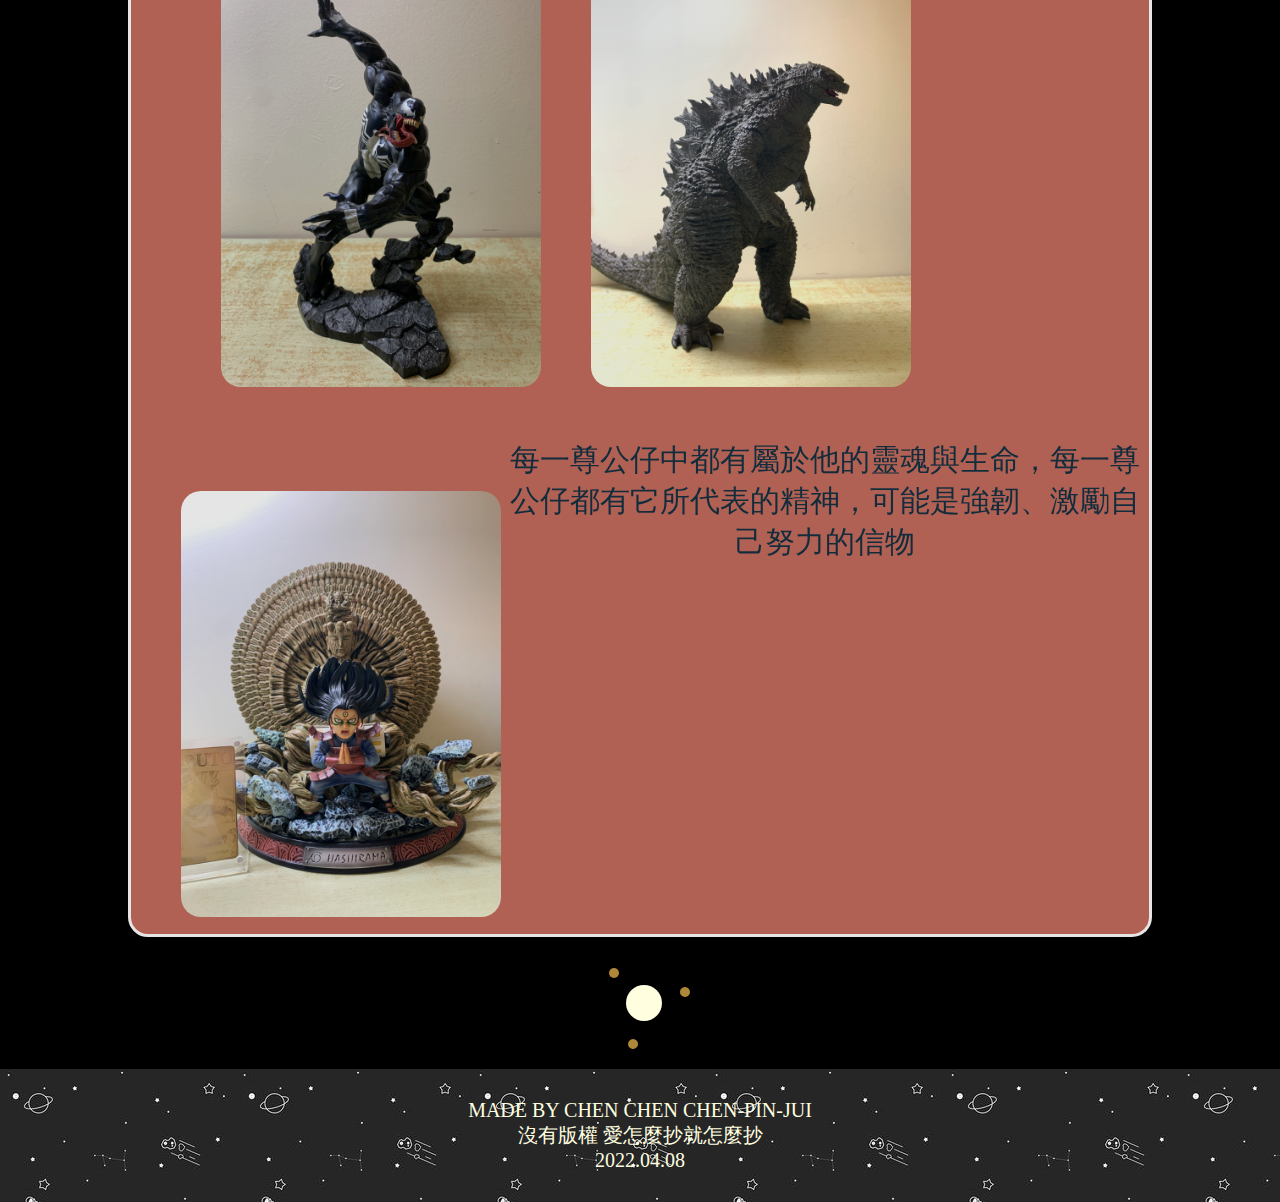
==== commit 3d0ab8d3: "Add files via upload" ====
--- a/index.html
+++ b/index.html
@@ -23,7 +23,7 @@
             <img class="mypic" src="image/1.JPEG">
         </div>
         <div class="mee"> 
-            <h1>大家好</h1>
+            <h1>陳 品叡</h1>
             <p>
                 &nbsp;&nbsp;我是爛草莓<br>
                 &nbsp;&nbsp;生日:5月5日<br>
@@ -60,7 +60,7 @@
         <img class="mott" src="image/2.JPG">
         <div>
         
-        <img class="mypic5" src="image/chart.png">
+        <img class="mypic14" src="image/14.png">
         <!-- <img class="mypic6" src="image/3.JPG"> -->
         </div>
         <div class="mball3">
@@ -77,8 +77,7 @@
     <div class="me3" ><a name="prab">
         
         <div class="mee2">
-            <h2 style="color: #153243;">個人能力</h2>
-
+            <h2 style="color:#ffffe0 ;">個人能力</h2>
             <p class="word">HTML</p>
             <div class="container">
                 <div class="skills html">30%</div>
@@ -382,4 +381,4 @@
 
 
 </body>
-</html>
+</html>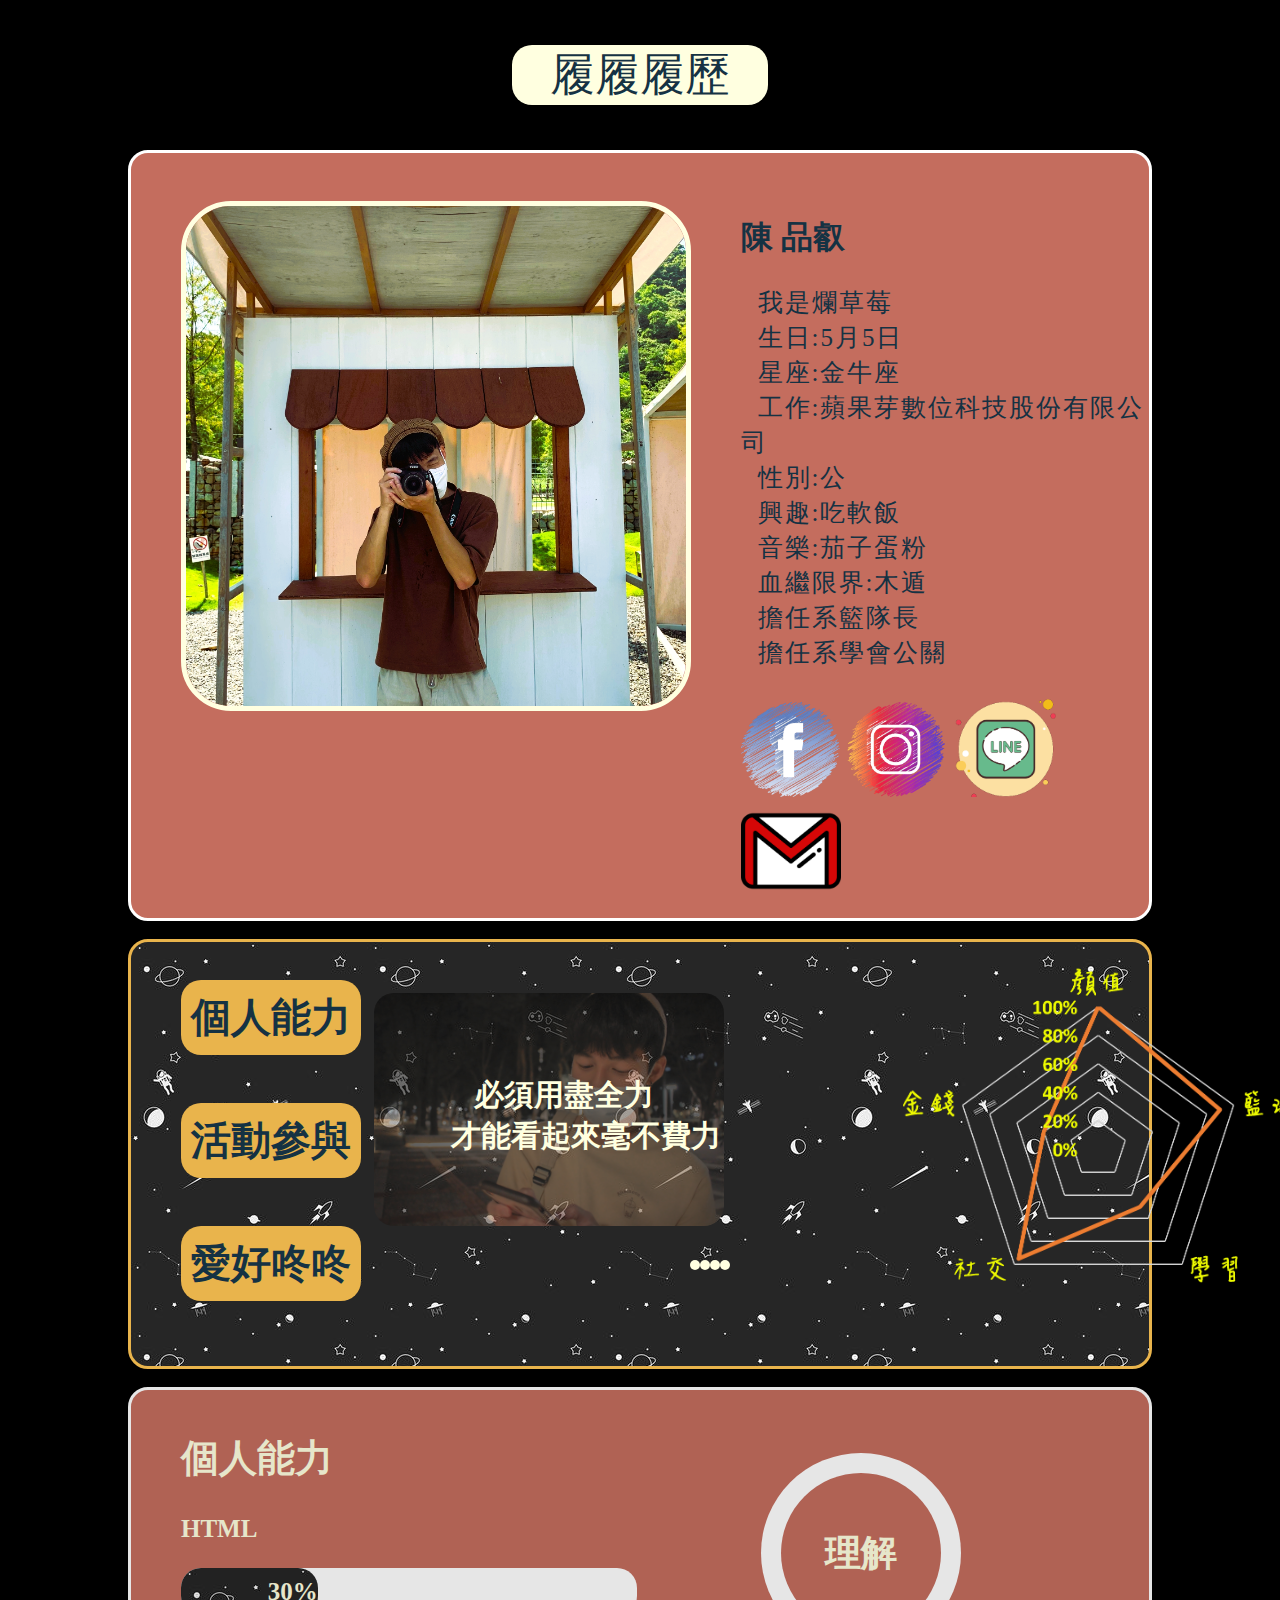
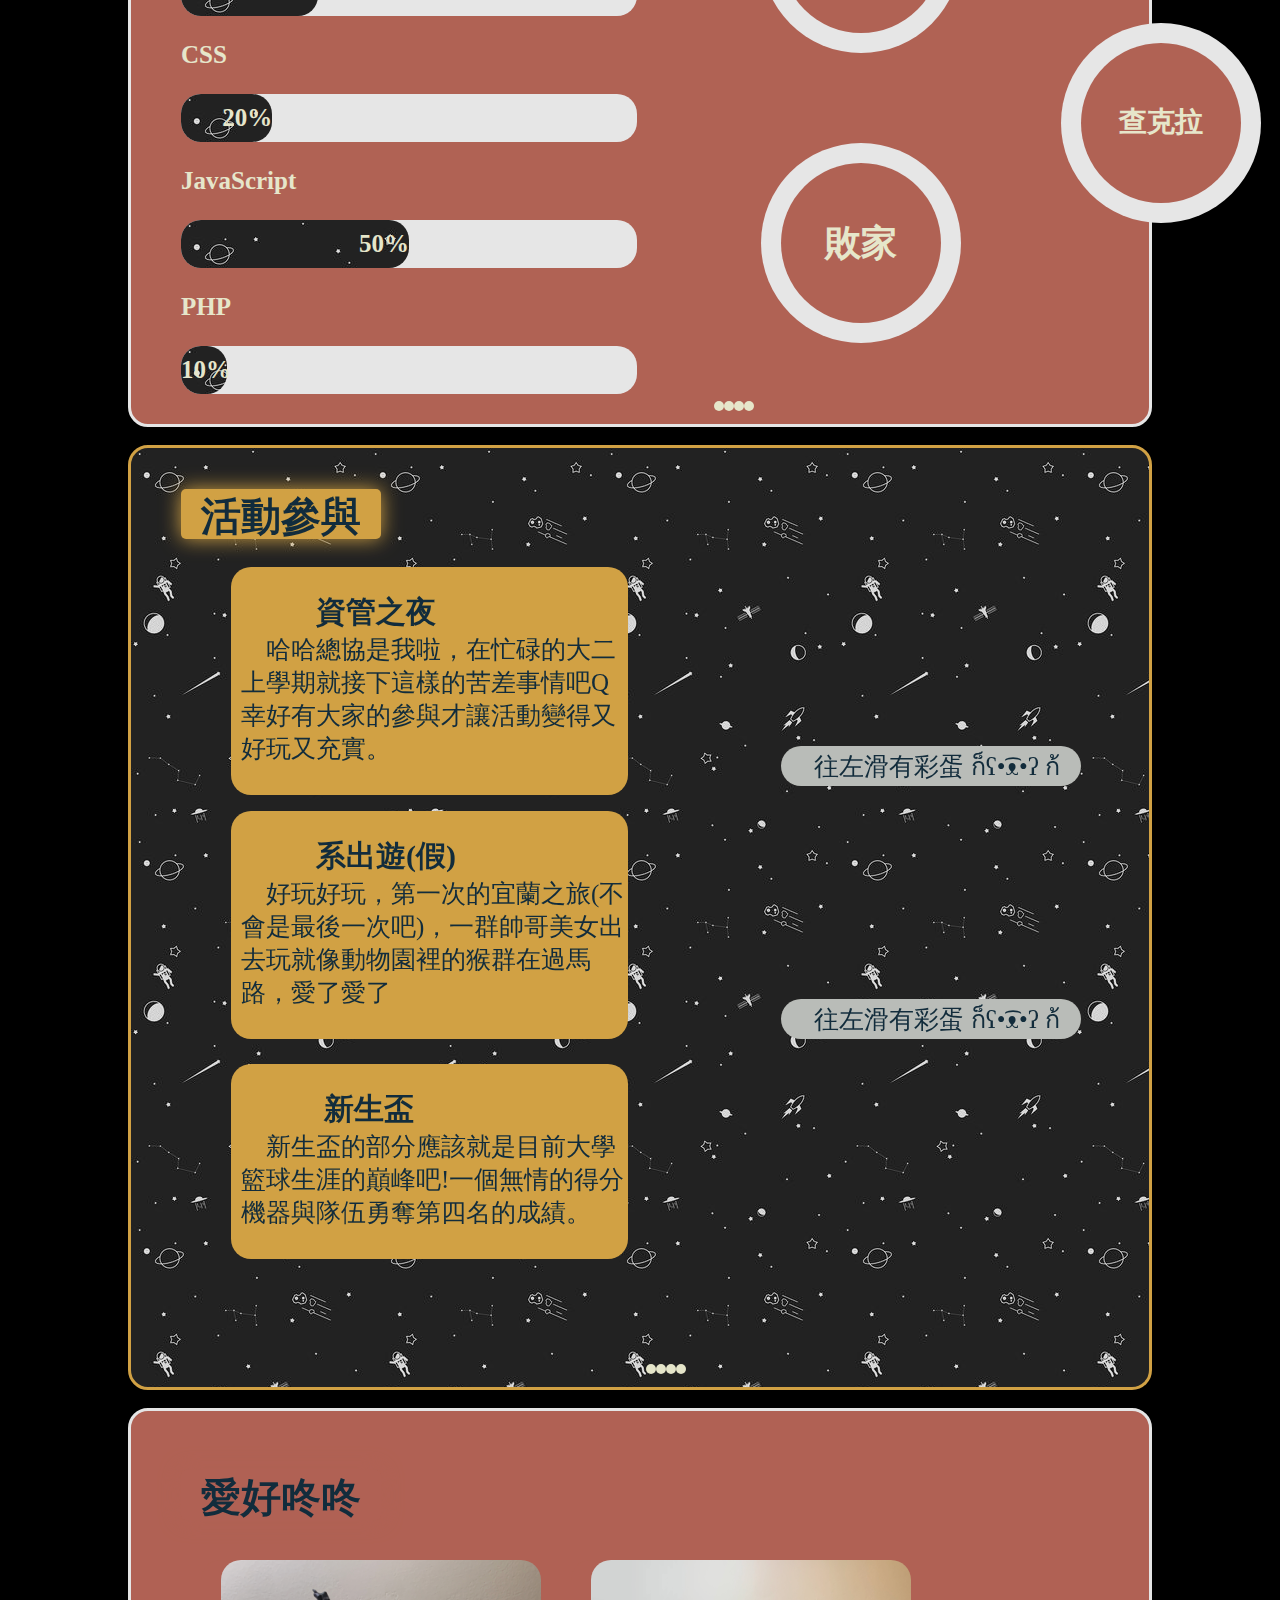
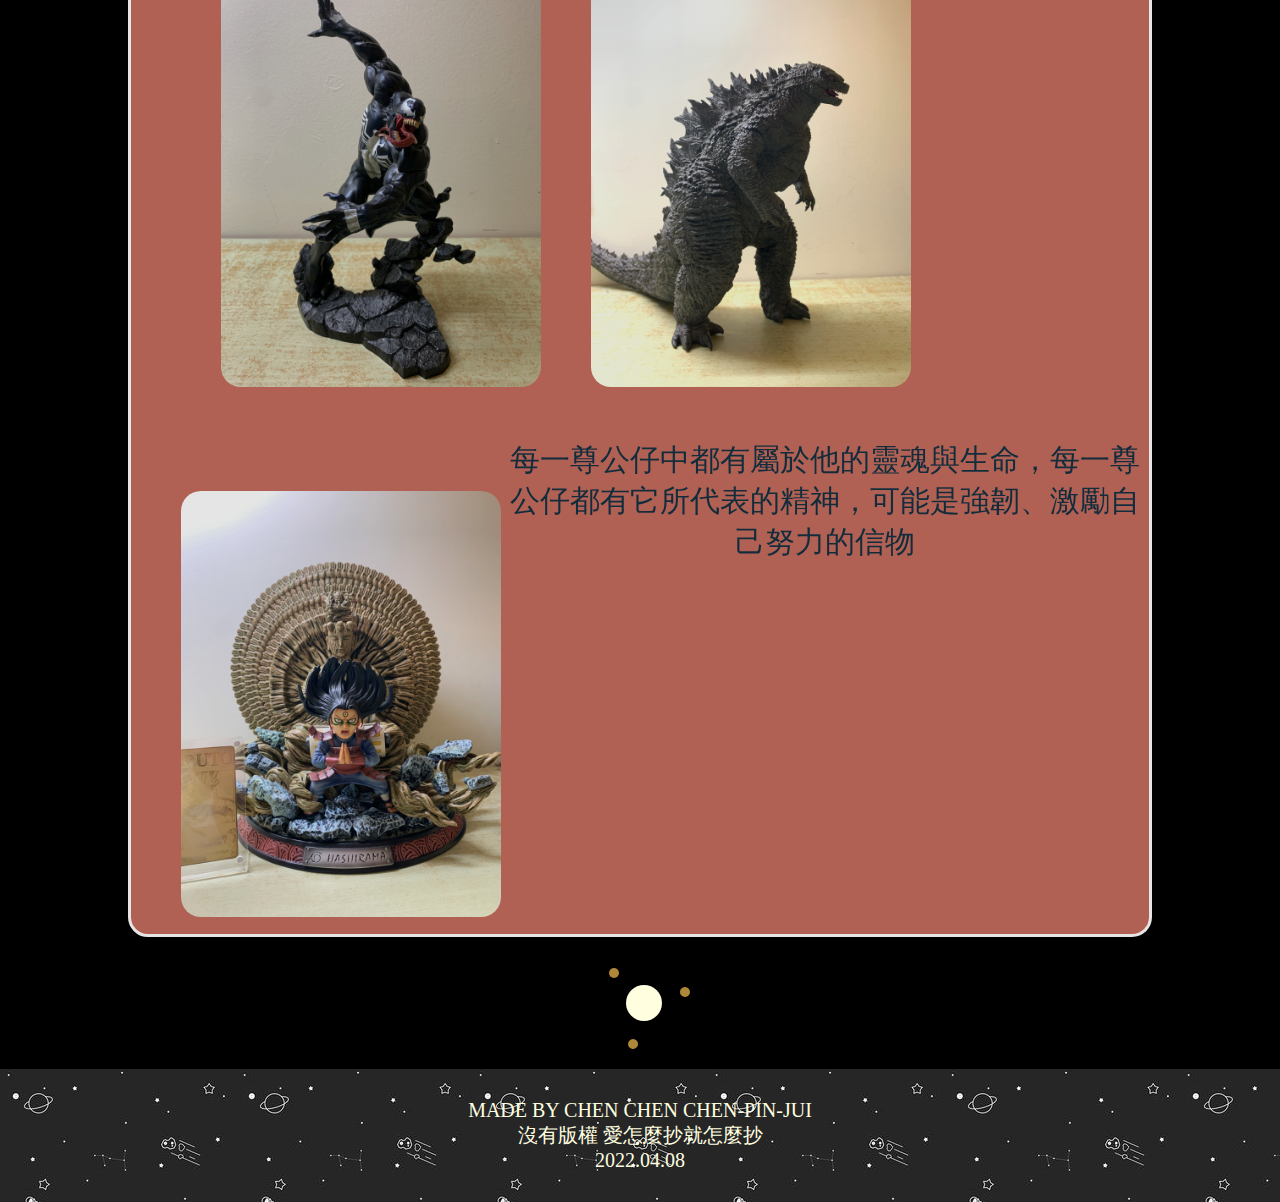
==== commit cf1413ad: "Update index.html" ====
--- a/index.html
+++ b/index.html
@@ -32,7 +32,7 @@
                 &nbsp;&nbsp;性別:公<br>
                 &nbsp;&nbsp;興趣:吃軟飯<br>
                 &nbsp;&nbsp;音樂:茄子蛋粉<br>
-                &nbsp;&nbsp;血繼限界:木盾<br>
+                &nbsp;&nbsp;血繼限界:木遁<br>
                 &nbsp;&nbsp;擔任系籃隊長<br>
                 &nbsp;&nbsp;擔任系學會公關<br>
             </p>
@@ -381,4 +381,4 @@
 
 
 </body>
-</html>+</html>
